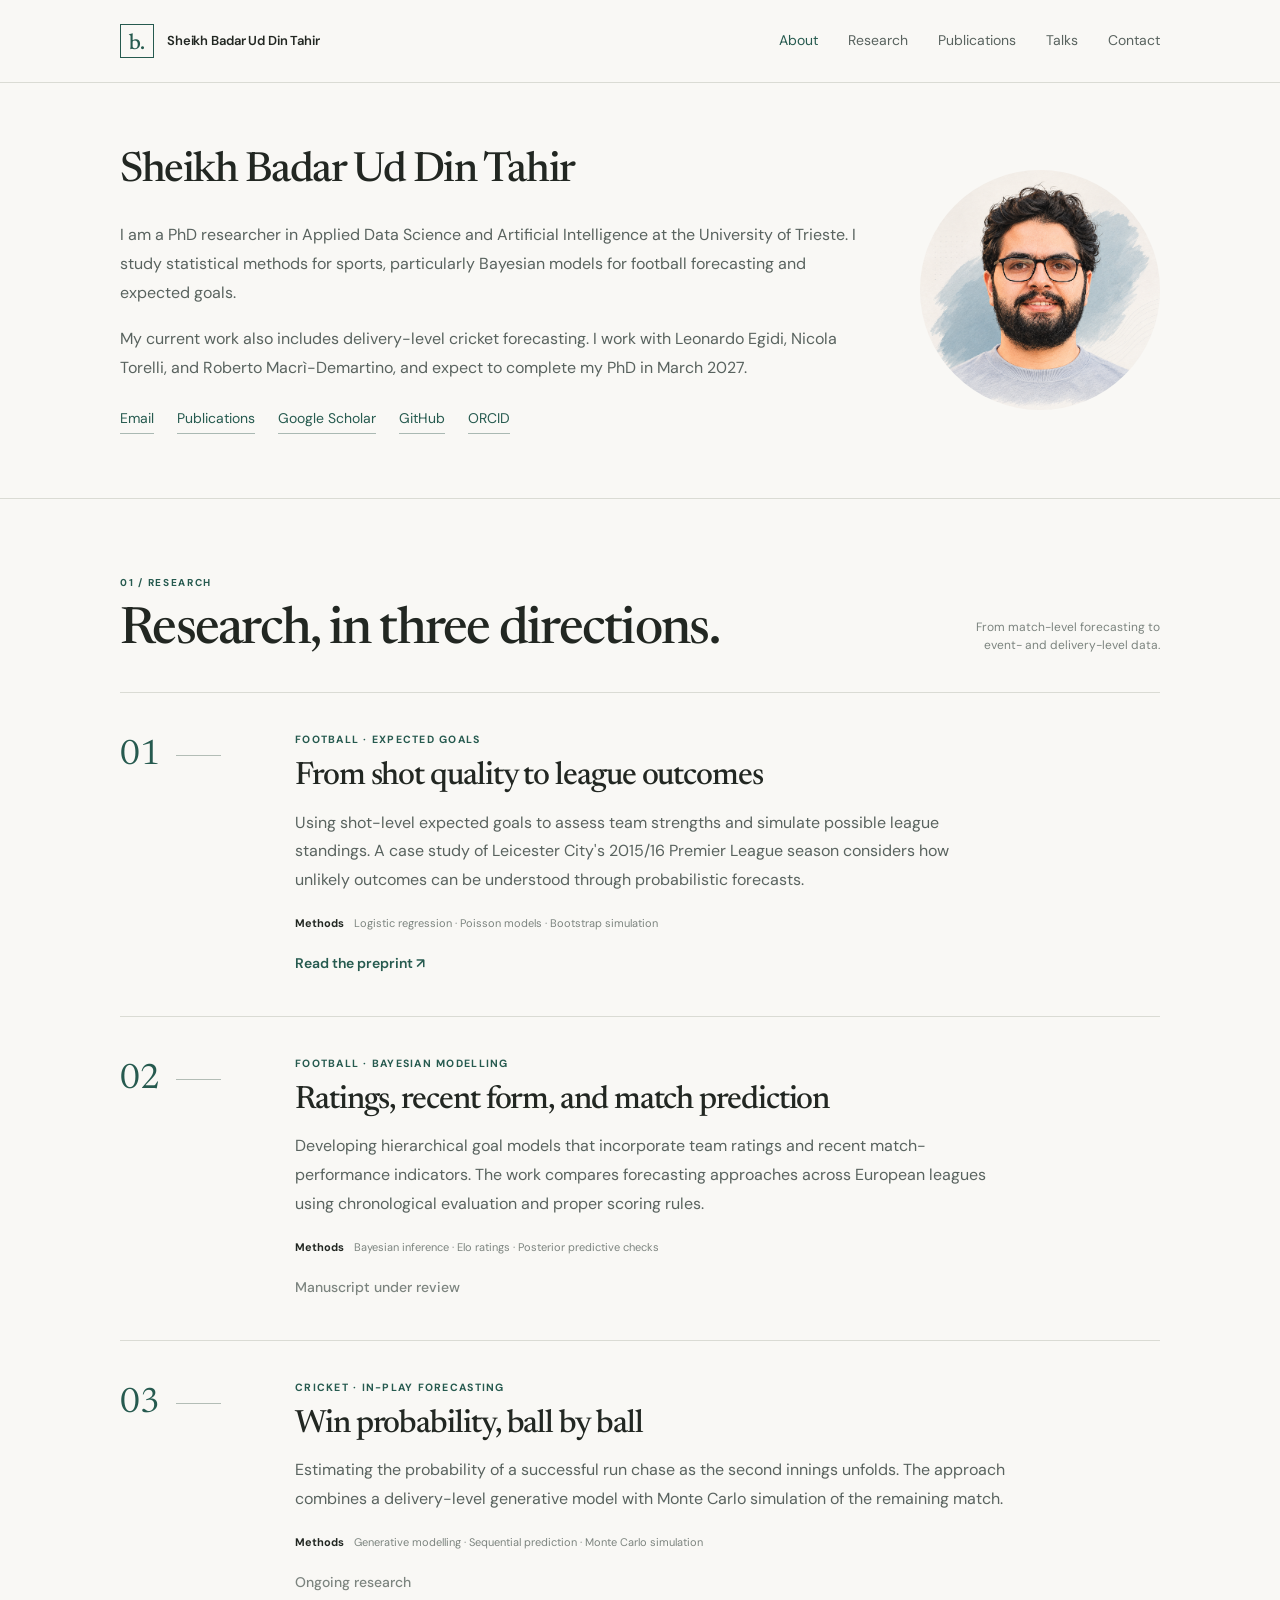
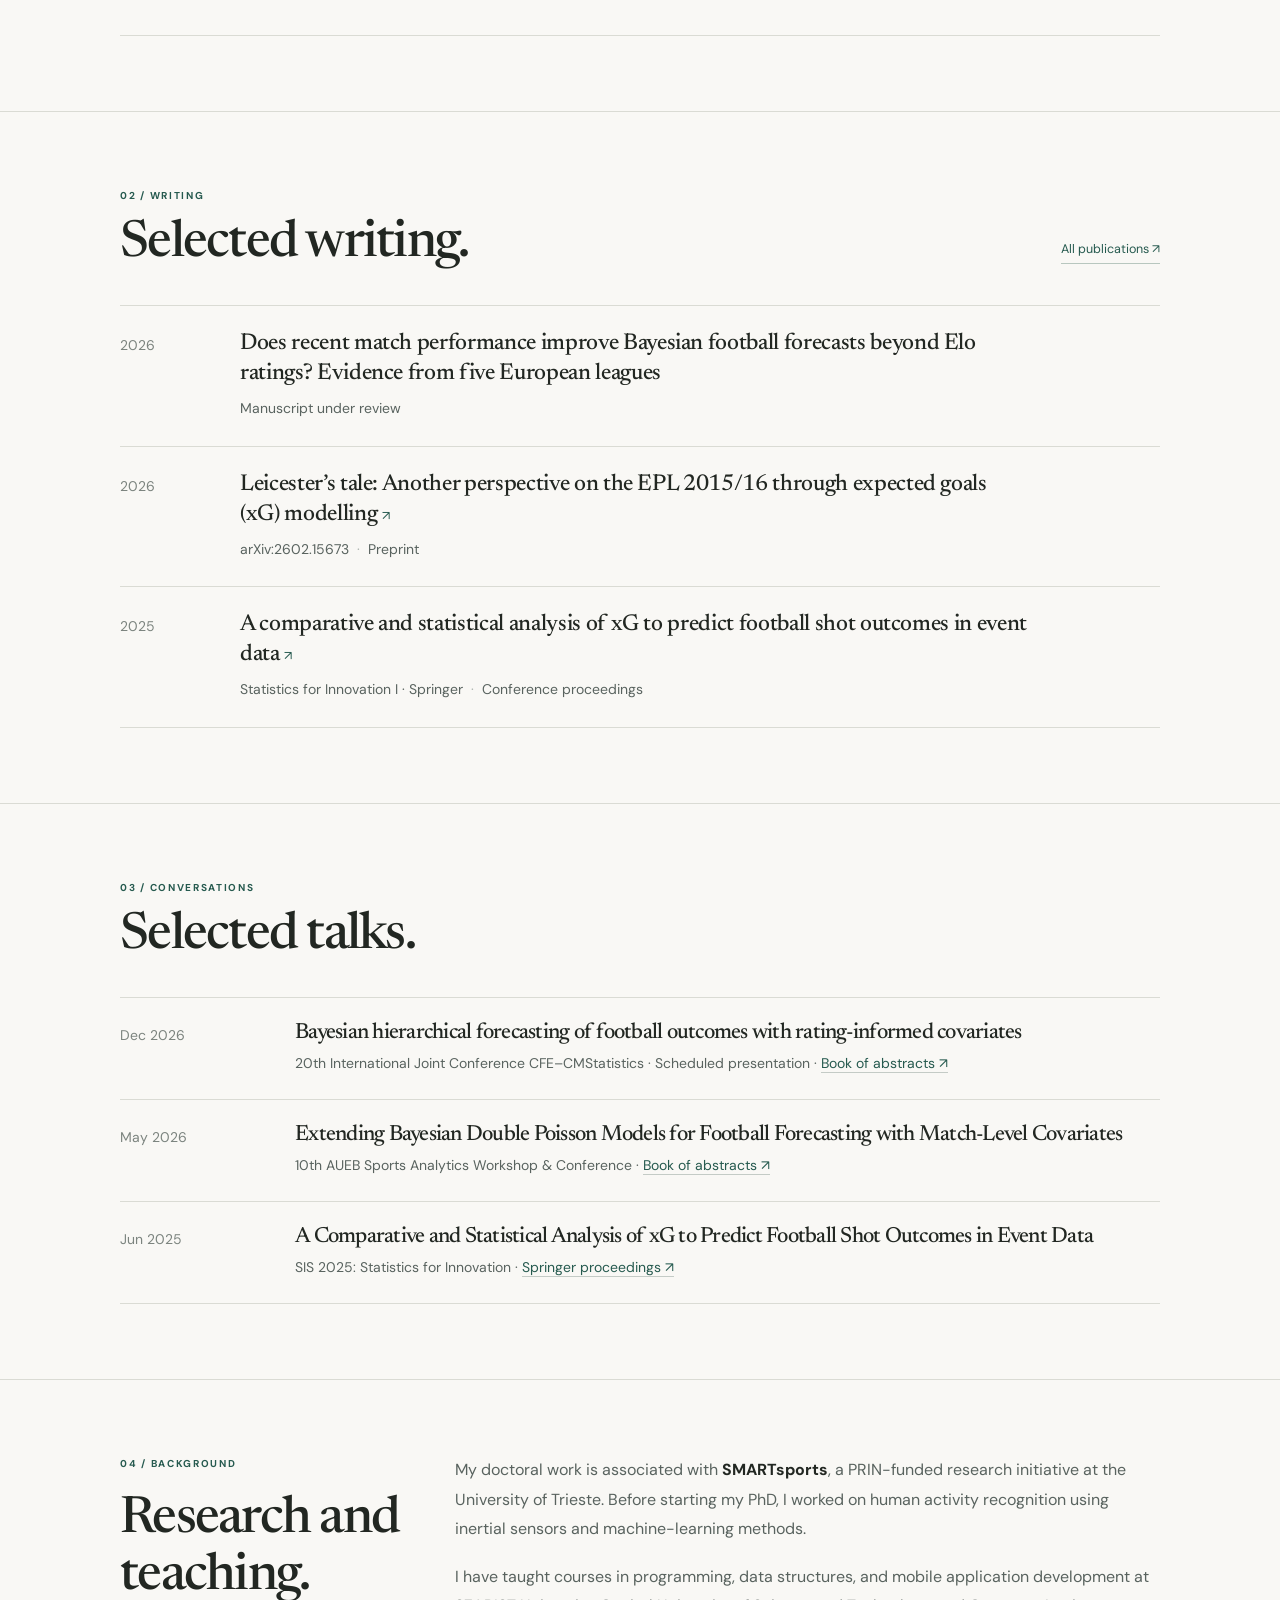
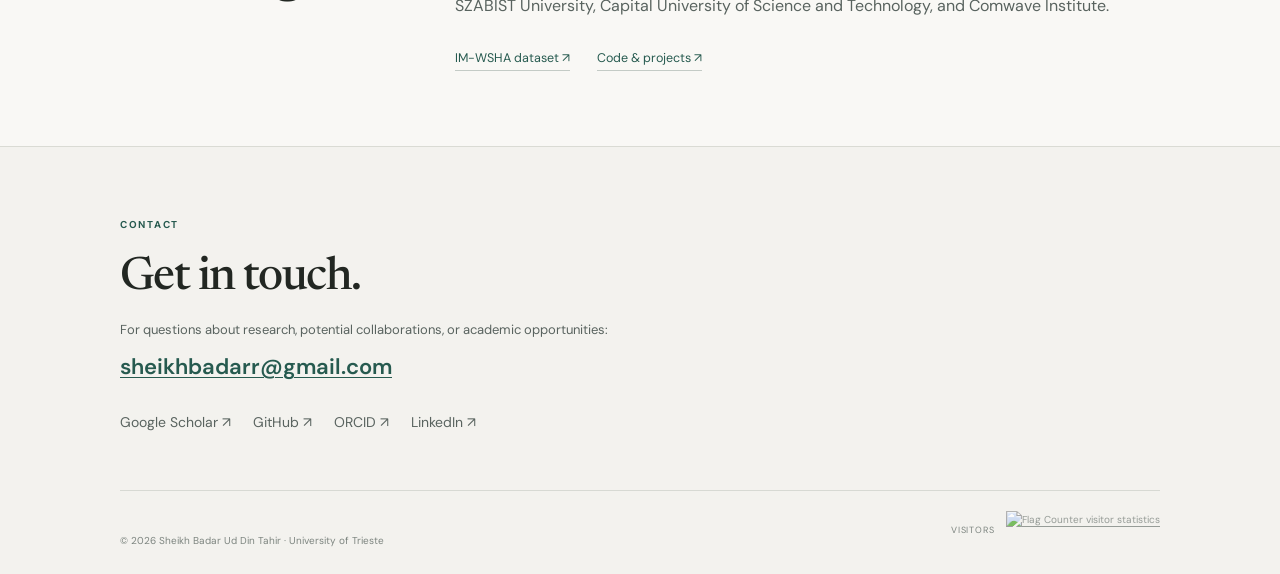
==== index.html @ 0787c882 "Use selected profile portrait" ====
<!doctype html>
<html lang="en">
<head>
<meta charset="utf-8">
<meta name="viewport" content="width=device-width, initial-scale=1">
<meta name="description" content="PhD researcher at the University of Trieste working on Bayesian statistics, probabilistic forecasting, football analytics and cricket.">
<meta name="author" content="Sheikh Badar Ud Din Tahir">
<meta name="theme-color" content="#f9f8f5">
<title>Sheikh Badar Ud Din Tahir | Research</title>
<link rel="canonical" href="https://sheikhbadar.github.io/">
<link rel="icon" type="image/svg+xml" href="assets/favicon.svg">
<link rel="preconnect" href="https://fonts.googleapis.com">
<link rel="preconnect" href="https://fonts.gstatic.com" crossorigin>
<link href="https://fonts.googleapis.com/css2?family=DM+Sans:wght@400;500;600;700&family=Newsreader:opsz,wght@6..72,400;6..72,500;6..72,600&display=swap" rel="stylesheet">
<link rel="stylesheet" href="assets/style.css?v=4">
<script defer src="assets/site.js?v=3"></script>
</head>
<body>
<a class="skip-link" href="#content">Skip to main content</a>
<header class="topbar"><div class="wrap masthead">
<a class="brand" href="index.html" aria-label="Sheikh Badar Ud Din Tahir, home"><span class="brand-symbol" aria-hidden="true">b.</span><span class="brand-text">Sheikh Badar Ud Din Tahir</span></a>
<nav class="navigation" aria-label="Main navigation"><a href="index.html#about" aria-current="page">About</a><a href="index.html#research">Research</a><a href="publications.html">Publications</a><a href="index.html#talks">Talks</a><a href="index.html#contact">Contact</a></nav>
</div></header>
<main id="content">
<section class="intro" id="about" aria-labelledby="intro-title">
<div class="wrap profile-intro">
<h1 id="intro-title">Sheikh Badar Ud Din Tahir</h1>
<div class="intro-main">
<p class="intro-copy">I am a PhD researcher in Applied Data Science and Artificial Intelligence at the University of Trieste. I study statistical methods for sports, particularly Bayesian models for football forecasting and expected goals.</p>
<p class="intro-copy">My current work also includes delivery-level cricket forecasting. I work with Leonardo Egidi, Nicola Torelli, and Roberto Macrì-Demartino, and expect to complete my PhD in March 2027.</p>
<div class="intro-links"><a href="mailto:sheikhbadarr@gmail.com">Email</a><a href="publications.html">Publications</a><a href="https://scholar.google.com/citations?user=f0XUQu8AAAAJ">Google Scholar</a><a href="https://github.com/sheikhbadar">GitHub</a><a href="https://orcid.org/0000-0003-2459-1610">ORCID</a></div>
</div>
<a class="profile-photo" href="assets/badar-portrait.png?v=2" aria-label="View portrait of Sheikh Badar Ud Din Tahir"><img src="assets/badar-portrait.png?v=2" alt="Portrait of Sheikh Badar Ud Din Tahir" width="1254" height="1254" fetchpriority="high" decoding="async"></a>
</div>
</section>
<section class="research section" id="research" aria-labelledby="research-title"><div class="wrap">
<div class="section-header"><div><p class="eyebrow">01 / Research</p><h2 id="research-title">Research, in three directions.</h2></div><p class="section-note">From match-level forecasting to event- and delivery-level data.</p></div>
<div class="research-rows">
<article class="research-row"><div class="row-index">01 <span class="index-line"></span></div><div><p class="research-category">Football · Expected goals</p><h3>From shot quality to league outcomes</h3><p>Using shot-level expected goals to assess team strengths and simulate possible league standings. A case study of Leicester City's 2015/16 Premier League season considers how unlikely outcomes can be understood through probabilistic forecasts.</p><p class="methods">Methods <span>Logistic regression · Poisson models · Bootstrap simulation</span></p><a class="text-link" href="https://arxiv.org/abs/2602.15673" target="_blank" rel="noopener noreferrer">Read the preprint <span aria-hidden="true">↗</span></a></div></article>
<article class="research-row"><div class="row-index">02 <span class="index-line"></span></div><div><p class="research-category">Football · Bayesian modelling</p><h3>Ratings, recent form, and match prediction</h3><p>Developing hierarchical goal models that incorporate team ratings and recent match-performance indicators. The work compares forecasting approaches across European leagues using chronological evaluation and proper scoring rules.</p><p class="methods">Methods <span>Bayesian inference · Elo ratings · Posterior predictive checks</span></p><span class="muted-link">Manuscript under review</span></div></article>
<article class="research-row"><div class="row-index">03 <span class="index-line"></span></div><div><p class="research-category">Cricket · In-play forecasting</p><h3>Win probability, ball by ball</h3><p>Estimating the probability of a successful run chase as the second innings unfolds. The approach combines a delivery-level generative model with Monte Carlo simulation of the remaining match.</p><p class="methods">Methods <span>Generative modelling · Sequential prediction · Monte Carlo simulation</span></p><span class="muted-link">Ongoing research</span></div></article>
</div></div></section>
<section class="publications section" id="selected-publications" aria-labelledby="papers-title"><div class="wrap"><div class="section-header"><div><p class="eyebrow">02 / Writing</p><h2 id="papers-title">Selected writing.</h2></div><a class="section-more" href="publications.html">All publications <span aria-hidden="true">↗</span></a></div>
<ol class="papers"><li class="paper"><div class="paper-year">2026</div><div class="paper-main"><div class="paper-title">Does recent match performance improve Bayesian football forecasts beyond Elo ratings? Evidence from five European leagues</div><p class="paper-meta">Manuscript under review</p></div></li><li class="paper"><div class="paper-year">2026</div><div class="paper-main"><div class="paper-title"><a href="https://arxiv.org/abs/2602.15673" target="_blank" rel="noopener noreferrer">Leicester’s tale: Another perspective on the EPL 2015/16 through expected goals (xG) modelling <span class="arrow" aria-hidden="true">↗</span></a></div><p class="paper-meta">arXiv:2602.15673 <span class="dot">·</span> Preprint</p></div></li><li class="paper"><div class="paper-year">2025</div><div class="paper-main"><div class="paper-title"><a href="https://doi.org/10.1007/978-3-031-96736-8_68" target="_blank" rel="noopener noreferrer">A comparative and statistical analysis of xG to predict football shot outcomes in event data <span class="arrow" aria-hidden="true">↗</span></a></div><p class="paper-meta">Statistics for Innovation I · Springer <span class="dot">·</span> Conference proceedings</p></div></li></ol></div></section>
<section class="talks section" id="talks" aria-labelledby="talks-title"><div class="wrap"><div class="section-header"><div><p class="eyebrow">03 / Conversations</p><h2 id="talks-title">Selected talks.</h2></div></div>
<div class="talk-list">
<div class="talk"><time datetime="2026-12-12">Dec 2026</time><div><h3>Bayesian hierarchical forecasting of football outcomes with rating-informed covariates</h3><p>20th International Joint Conference CFE–CMStatistics · Scheduled presentation · <a href="https://www.cmstatistics.org/CFECMStatistics2026/docs/BoA.pdf?20261118072201" target="_blank" rel="noopener noreferrer">Book of abstracts ↗</a></p></div></div>
<div class="talk"><time datetime="2026-05-04">May 2026</time><div><h3>Extending Bayesian Double Poisson Models for Football Forecasting with Match-Level Covariates</h3><p>10th AUEB Sports Analytics Workshop &amp; Conference · <a href="https://1e48df9a-6be8-414d-b730-1ce029b2f0de.filesusr.com/ugd/67cac5_92f198dc8ef54267afe881db8b5768c3.pdf" target="_blank" rel="noopener noreferrer">Book of abstracts ↗</a></p></div></div>
<div class="talk"><time datetime="2025-06-16">Jun 2025</time><div><h3>A Comparative and Statistical Analysis of xG to Predict Football Shot Outcomes in Event Data</h3><p>SIS 2025: Statistics for Innovation · <a href="https://doi.org/10.1007/978-3-031-96736-8_68" target="_blank" rel="noopener noreferrer">Springer proceedings ↗</a></p></div></div>
</div></div></section>
<section class="background section" id="background" aria-labelledby="background-title"><div class="wrap background-grid"><div><p class="eyebrow">04 / Background</p><h2 id="background-title">Research and teaching.</h2></div><div class="background-content"><p>My doctoral work is associated with <strong>SMARTsports</strong>, a PRIN-funded research initiative at the University of Trieste. Before starting my PhD, I worked on human activity recognition using inertial sensors and machine-learning methods.</p><p>I have taught courses in programming, data structures, and mobile application development at SZABIST University, Capital University of Science and Technology, and Comwave Institute.</p><div class="background-links"><a href="https://github.com/sheikhbadar/IM-WSHA-Dataset" target="_blank" rel="noopener noreferrer">IM-WSHA dataset ↗</a><a href="https://github.com/sheikhbadar" target="_blank" rel="noopener noreferrer">Code &amp; projects ↗</a></div></div></div></section>
</main><footer class="footer" id="contact">
 <div class="wrap footer-body">
 <div class="footer-text"><p class="eyebrow">Contact</p><h2>Get in touch.</h2><p>For questions about research, potential collaborations, or academic opportunities:</p><a class="email" href="mailto:sheikhbadarr@gmail.com">sheikhbadarr@gmail.com</a>
 <div class="footer-links"><a href="https://scholar.google.com/citations?hl=en&user=f0XUQu8AAAAJ" target="_blank" rel="noopener noreferrer">Google Scholar <span aria-hidden="true">↗</span></a><a href="https://github.com/sheikhbadar" target="_blank" rel="noopener noreferrer">GitHub <span aria-hidden="true">↗</span></a><a href="https://orcid.org/0000-0003-2459-1610" target="_blank" rel="noopener noreferrer">ORCID <span aria-hidden="true">↗</span></a><a href="https://www.linkedin.com/in/sheikhbadaruddintahir/" target="_blank" rel="noopener noreferrer">LinkedIn <span aria-hidden="true">↗</span></a></div>
 </div>
 <div class="foot-bottom"><span>© <span id="year">2026</span> Sheikh Badar Ud Din Tahir · University of Trieste</span><div class="counter-wrap"><span class="counter-label">Visitors</span><a href="https://info.flagcounter.com/ZrS2" target="_blank" rel="noopener noreferrer" title="Global website visits"><img loading="lazy" src="https://s01.flagcounter.com/count2/ZrS2/bg_F5F3FF/txt_000000/border_C7D2FE/columns_4/maxflags_25/viewers_0/labels_1/pageviews_1/flags_1/percent_0/" alt="Flag Counter visitor statistics" width="280" height="70"></a></div></div>
 </div>
 </footer></body></html>
---- assets/style.css ----
:root{
--paper:#f9f8f5;--ink:#222722;--muted:#59635f;--soft:#7c847f;--line:#dadbd4;--accent:#265a4f;--serif:"Newsreader",Georgia,"Times New Roman",serif;--sans:"DM Sans",system-ui,-apple-system,BlinkMacSystemFont,"Segoe UI",sans-serif;
}
*:where([hidden]){display:none!important}
*,*:before,*:after{box-sizing:border-box}
html{scroll-behavior:smooth;scroll-padding-top:75px}
body{margin:0;background:var(--paper);color:var(--ink);font-family:var(--sans);font-size:16px;line-height:1.7;-webkit-font-smoothing:antialiased}
a{color:inherit;text-underline-offset:3px}a:hover{color:var(--accent)}a:focus-visible,input:focus-visible{outline:2px solid var(--accent);outline-offset:4px}
.wrap{width:min(100% - 72px,1040px);margin-inline:auto}
.skip-link{position:absolute;left:20px;top:-100px;background:var(--ink);color:white;padding:10px 15px;z-index:100}.skip-link:focus{top:12px}
.topbar{background:var(--paper);border-bottom:1px solid var(--line)}.masthead{min-height:82px;display:flex;justify-content:space-between;align-items:center;gap:25px}
.brand{display:inline-flex;align-items:center;gap:13px;text-decoration:none;color:var(--ink);font-weight:600;font-size:13px;letter-spacing:-.01em}.brand-symbol{width:34px;height:34px;display:flex;align-items:center;justify-content:center;border:1px solid var(--accent);font-family:var(--serif);font-size:22px;color:var(--accent);line-height:1;padding-top:5px;font-weight:500}.brand-text{max-width:240px}
.navigation{display:flex;align-items:center;gap:30px;flex-wrap:wrap}.navigation a{color:var(--muted);font-size:.875rem;text-decoration:none}.navigation a:hover,.navigation a[aria-current=page]{color:var(--accent)}
.eyebrow{text-transform:uppercase;font-size:10px;font-weight:700;letter-spacing:.17em;color:var(--accent);margin:0 0 20px}.eyebrow-rule{display:inline-block;background:var(--accent);width:20px;height:1px;vertical-align:middle;margin-right:8px}
h1,h2,h3,p{margin-top:0}
h1,h2,h3{font-family:var(--serif);font-weight:500;letter-spacing:-.034em}
h1{font-size:clamp(58px,7.3vw,101px);line-height:.98;margin:0 0 31px;letter-spacing:-.055em}h2{font-size:clamp(34px,4vw,52px);line-height:1.12}h3{font-size:clamp(23px,2.5vw,32px);line-height:1.18}.period{color:var(--accent)}
.intro{padding:64px 0}
.profile-intro{display:grid;grid-template-columns:minmax(0,1fr) 240px;column-gap:48px;align-items:center}
.profile-intro h1{grid-column:1;grid-row:1;font-size:2.6rem;line-height:1.2;letter-spacing:-.035em;white-space:nowrap;margin:0 0 24px}
.intro-main{grid-column:1;grid-row:2;min-width:0}
.intro-copy{font-size:1rem;line-height:1.8;color:var(--muted);margin:0 0 18px}
.intro-links{display:flex;gap:12px 23px;flex-wrap:wrap;margin-top:24px}
.intro-links a{font-size:.875rem;color:var(--accent);text-decoration:none;border-bottom:1px solid #aab9b3;padding-bottom:2px}
.profile-photo{grid-column:2;grid-row:1 / span 2;display:block;width:240px;aspect-ratio:1;border-radius:50%;overflow:hidden;transition:transform .2s ease}
.profile-photo img{display:block;width:100%;height:100%;object-fit:cover}
.profile-photo:hover{transform:translateY(-2px) scale(1.02)}
.section{padding:75px 0}.section+.section{border-top:1px solid var(--line)}.research{border-top:1px solid var(--line)}.section-header{display:flex;align-items:flex-end;justify-content:space-between;gap:30px;margin-bottom:32px}.section-header .eyebrow{margin-bottom:12px}.section-header h2{margin-bottom:0}.section-note{color:var(--soft);font-size:12px;line-height:1.5;max-width:195px;text-align:right;margin:0 0 6px}
.research-rows{border-top:1px solid var(--line)}.research-row{display:grid;grid-template-columns:150px minmax(0,1fr);gap:25px;padding:38px 0 40px;border-bottom:1px solid var(--line)}.row-index{font-family:var(--serif);font-size:35px;color:var(--accent);line-height:1.0;padding-top:7px;display:flex;gap:16px;align-items:flex-start}.index-line{height:1px;width:45px;background:#b3bdb6;margin-top:17px}.research-category{color:var(--accent);text-transform:uppercase;letter-spacing:.12em;font-size:10.5px;font-weight:700;margin-bottom:9px}.research-row h3{margin-bottom:13px}.research-row h3+p{max-width:710px;color:var(--muted);font-size:16px;line-height:1.8;margin-bottom:19px}.methods{font-size:11px;font-weight:700;color:var(--ink);margin:0 0 16px}.methods span{font-weight:400;color:var(--soft);padding-left:7px}.text-link,.muted-link{font-size:12px;color:var(--accent);font-weight:600;text-decoration:none}.muted-link{color:var(--soft);font-weight:500}
.section-more{font-size:12.5px;color:var(--accent);text-decoration:none;border-bottom:1px solid #b8c7bf;padding-bottom:3px;white-space:nowrap;margin-bottom:9px}
.papers{list-style:none;margin:0;padding:0;border-top:1px solid var(--line)}.paper{display:grid;grid-template-columns:100px minmax(0,1fr);gap:20px;padding:23px 0 25px;border-bottom:1px solid var(--line)}.paper-year{color:var(--soft);font-size:12px;padding-top:5px;font-variant-numeric:tabular-nums}.paper-title{font-family:var(--serif);font-size:23px;line-height:1.3;font-weight:500;letter-spacing:-.015em;max-width:790px}.paper-title a{text-decoration:none}.paper-title .arrow{font-family:var(--sans);font-weight:400;font-size:13px;color:var(--accent)}.paper-meta,.paper-authors{font-size:12px;color:var(--muted);line-height:1.7;margin:8px 0 0}.paper-authors{color:var(--ink)}.dot{margin:0 4px;color:#abb3ae}
.talk-list{border-top:1px solid var(--line)}.talk{display:grid;grid-template-columns:150px minmax(0,1fr);gap:25px;border-bottom:1px solid var(--line);padding:21px 0 23px}.talk time{font-size:12px;color:var(--soft);margin-top:5px}.talk h3{font-size:22px;line-height:1.28;margin-bottom:5px}.talk p{font-size:12px;color:var(--muted);margin:0}.talk a{color:var(--accent);text-decoration:none;border-bottom:1px solid #c4cbc6}
.background-grid{display:grid;grid-template-columns:290px minmax(0,1fr);gap:45px}.background-grid h2{margin:0}.background-content{font-size:16px;color:var(--muted);line-height:1.85}.background-content p{margin-bottom:18px}.background-content strong{color:var(--ink)}.background-links{display:flex;gap:27px;flex-wrap:wrap;margin-top:26px}.background-links a{font-size:12.5px;color:var(--accent);text-decoration:none;border-bottom:1px solid #c4cbc6}
.footer{margin-top:0;border-top:1px solid var(--line);background:#f3f2ee}.footer-body{padding:69px 0 25px}.footer h2{font-size:46px;margin:0 0 14px}.footer-text>p:not(.eyebrow){color:var(--muted);font-size:13px;margin-bottom:7px}.email{font-size:clamp(17px,2vw,22px);color:var(--accent);font-weight:600;text-decoration-thickness:1px;overflow-wrap:anywhere}.footer-links{display:flex;flex-wrap:wrap;gap:22px;margin:26px 0 55px}.footer-links a{font-size:12.5px;color:var(--muted);text-decoration:none}.footer-links a:hover{color:var(--accent)}.foot-bottom{display:flex;justify-content:space-between;align-items:flex-end;gap:25px;border-top:1px solid #d7d9d3;padding-top:20px;color:var(--soft);font-size:10px}.counter-wrap{display:flex;align-items:center;gap:11px}.counter-label{text-transform:uppercase;letter-spacing:.1em;font-size:9px}.counter-wrap img{display:block;max-width:200px;width:100%;height:auto;opacity:.78}.counter-wrap img:hover{opacity:1}
.archive-head{padding:88px 0 51px;border-bottom:1px solid var(--line)}.archive-head h1{font-size:clamp(65px,7vw,93px);margin-bottom:19px}.archive-head p:not(.eyebrow){font-size:16px;max-width:660px;color:var(--muted)}.archive-tools{margin-top:42px;max-width:560px}.search-label{font-size:11px;display:block;color:var(--ink);font-weight:600;margin-bottom:6px}.archive-tools input{width:100%;background:transparent;border:1px solid #acb6ad;border-radius:0;height:43px;font:inherit;font-size:13px;padding:0 15px;color:var(--ink)}.search-help{display:block;font-size:10px;color:var(--soft);margin-top:6px}.archive-body{padding:30px 0 95px}.pub-group{padding:40px 0 25px}.group-header{display:flex;flex-wrap:wrap;justify-content:space-between;align-items:baseline;gap:25px}.group-header h2{font-size:31px;margin:0 0 20px}.group-header span{color:var(--soft);font-size:11px}.pub-group .paper-title{font-size:20px}.no-results{padding:35px;color:var(--muted);border-top:1px solid var(--line)}
@media(max-width:860px){.wrap{width:min(100% - 44px,1040px)}.masthead{flex-wrap:wrap;justify-content:center;gap:11px;padding:17px 0}.navigation{justify-content:center;gap:19px}.intro{padding:65px 0}.background-grid{grid-template-columns:1fr;gap:22px}}
@media(max-width:550px){body{font-size:16px}.wrap{width:min(100% - 34px,1040px)}.brand{font-size:12px}.navigation{column-gap:16px;row-gap:4px}.navigation a{font-size:.875rem}.masthead{min-height:auto}.intro{padding:55px 0 64px}.intro-copy{font-size:16px}.intro-links{gap:14px}.section{padding:58px 0}.section-header{align-items:flex-start;flex-wrap:wrap;gap:12px;margin-bottom:25px}.section-note{max-width:100%;text-align:left}.research-row,.talk{grid-template-columns:1fr;gap:12px}.research-row{padding:26px 0 29px}.row-index{font-size:29px}.research-row h3{font-size:27px}.research-row h3+p{font-size:16px}.methods span{padding-left:0;display:block}.paper{grid-template-columns:53px 1fr;gap:8px}.paper-title{font-size:20px}.paper-meta{font-size:11px}.talk{gap:5px}.talk h3{font-size:21px}.footer-body{padding-top:48px}.footer h2{font-size:38px}.foot-bottom{align-items:flex-start;flex-direction:column}.counter-wrap{margin-top:8px}.archive-head{padding:58px 0 36px}.archive-head h1{font-size:clamp(2.65rem,12vw,3.9375rem)}.archive-body{padding-bottom:55px}.group-header h2{font-size:27px}.pub-group .paper-title{font-size:19px}}
@media(prefers-reduced-motion:reduce){html{scroll-behavior:auto}}
@media print{.topbar,.intro-links,.footer,.archive-tools{display:none!important}.wrap{width:100%}body{background:#fff}.intro{padding:10px 0}.section{padding:22px 0}.research-row{page-break-inside:avoid}}

/* Keep publication details and controls readable on small screens. */
.paper-authors,.paper-meta,.paper-year,.talk p,.talk time,.search-label,.search-help,.group-header span,.footer-links a,.text-link,.muted-link{font-size:.875rem}
.archive-tools input{font-size:1rem}
.group-header>span{white-space:nowrap}

.detail-page{padding-block:60px}
.detail-page h1{font-size:clamp(2.65rem,6vw,4rem);line-height:1.15}
.detail-page .section{display:grid;grid-template-columns:155px minmax(0,1fr);gap:30px;padding:30px 0}
.detail-page .section-label{font:500 .875rem/1.6 var(--sans);color:var(--accent)}
.detail-page .section-body{min-width:0}
.detail-page .section-body h2{font-size:1.75rem}
.detail-page .section-body h3{font-size:1.4rem;margin:0 0 8px}
.detail-page .section-body article+article{margin-top:28px}



button:focus-visible{outline:2px solid var(--accent);outline-offset:4px}
@media(max-width:550px){.detail-page .section{display:block}.detail-page .section-label{margin-bottom:16px}}
@media print{.detail-page{padding:0}.detail-page .section{padding:15px 0}.paper{break-inside:avoid}}

@media(max-width:1000px) and (min-width:861px){.profile-intro{grid-template-columns:minmax(0,1fr) 210px;column-gap:28px}.profile-photo{width:210px}.profile-intro h1{font-size:2.15rem}}
@media(max-width:860px){
.profile-intro{grid-template-columns:1fr;gap:0}
.profile-intro h1{grid-column:1;grid-row:1;text-align:center;font-size:clamp(1.25rem,5.35vw,2.6rem);margin-bottom:25px}
.profile-photo{grid-column:1;grid-row:2;width:200px;margin:0 auto 28px}
.intro-main{grid-column:1;grid-row:3;max-width:650px;margin:auto}
.intro-links{justify-content:center}
}
@media(prefers-reduced-motion:reduce){.profile-photo{transition:none}.profile-photo:hover{transform:none}}
@media print{.profile-photo{width:160px}.profile-intro{grid-template-columns:minmax(0,1fr) 160px;gap:24px}.profile-intro h1{font-size:24pt}}
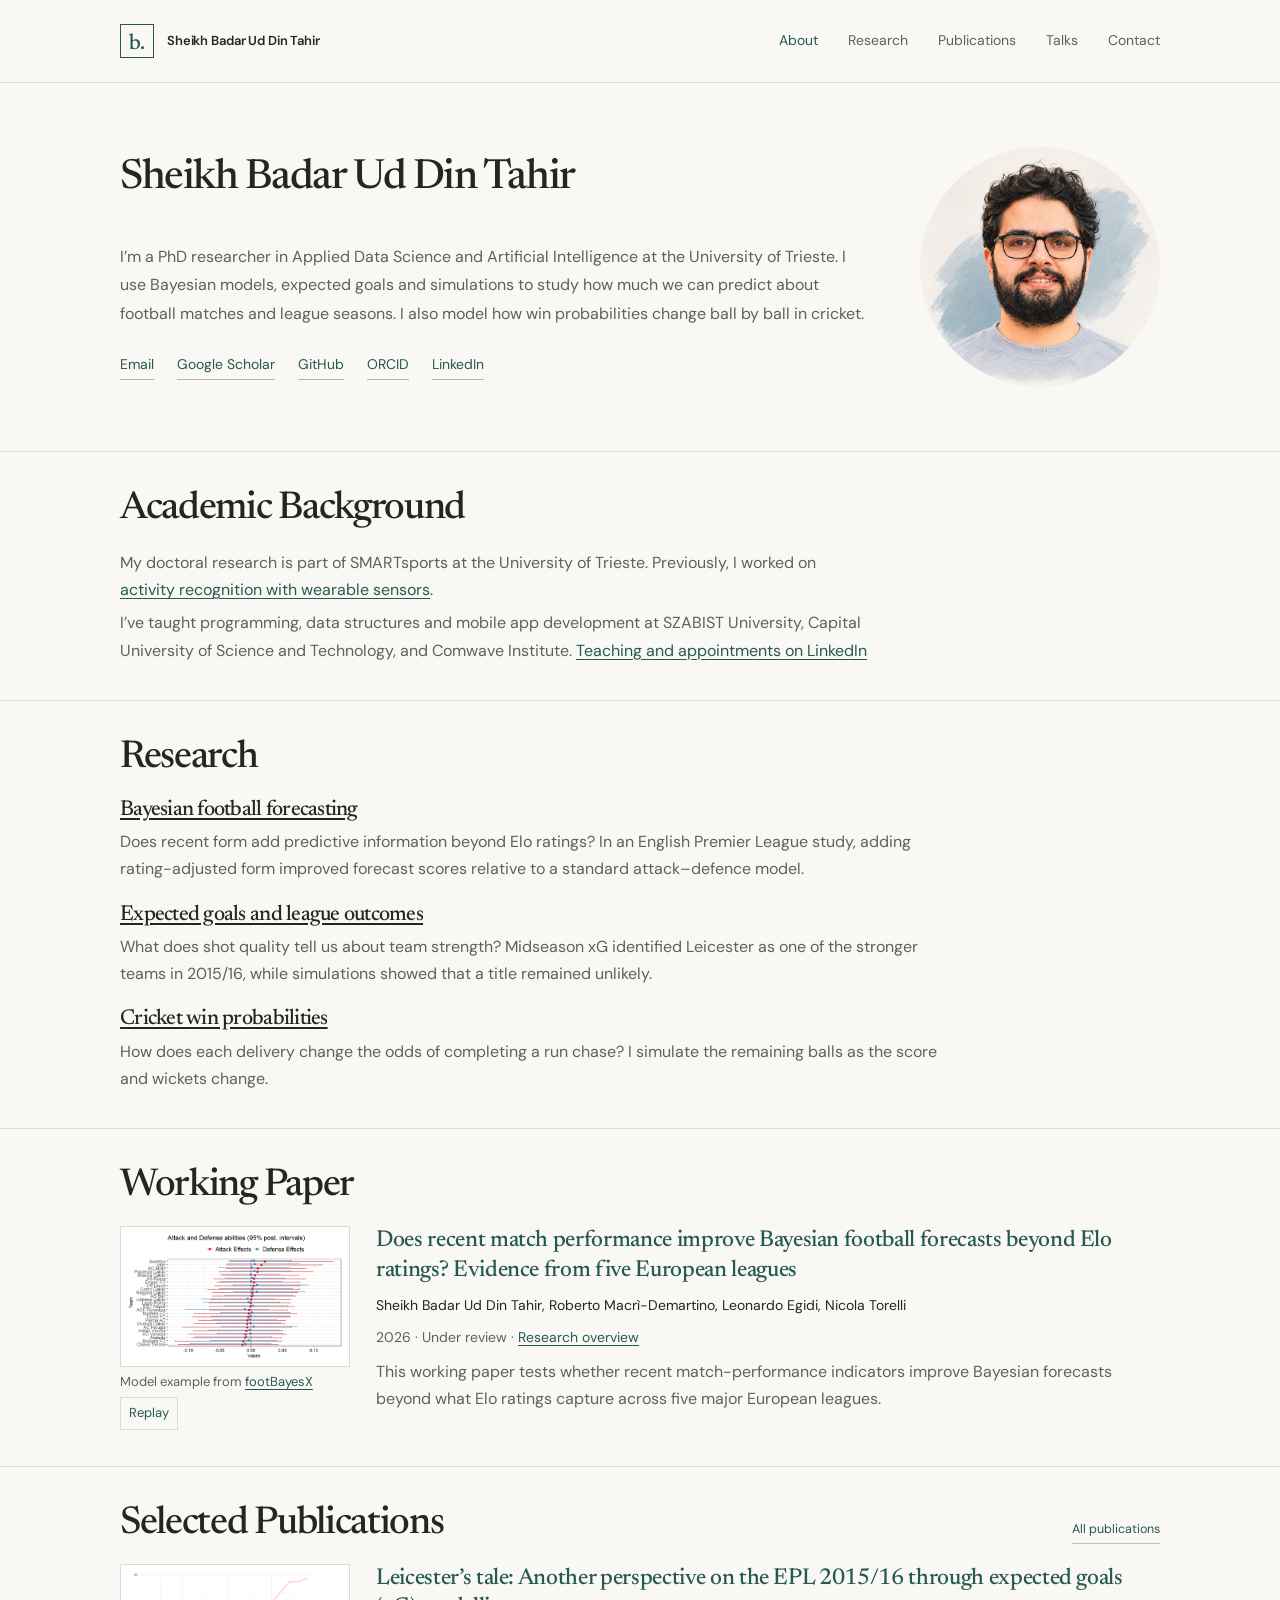
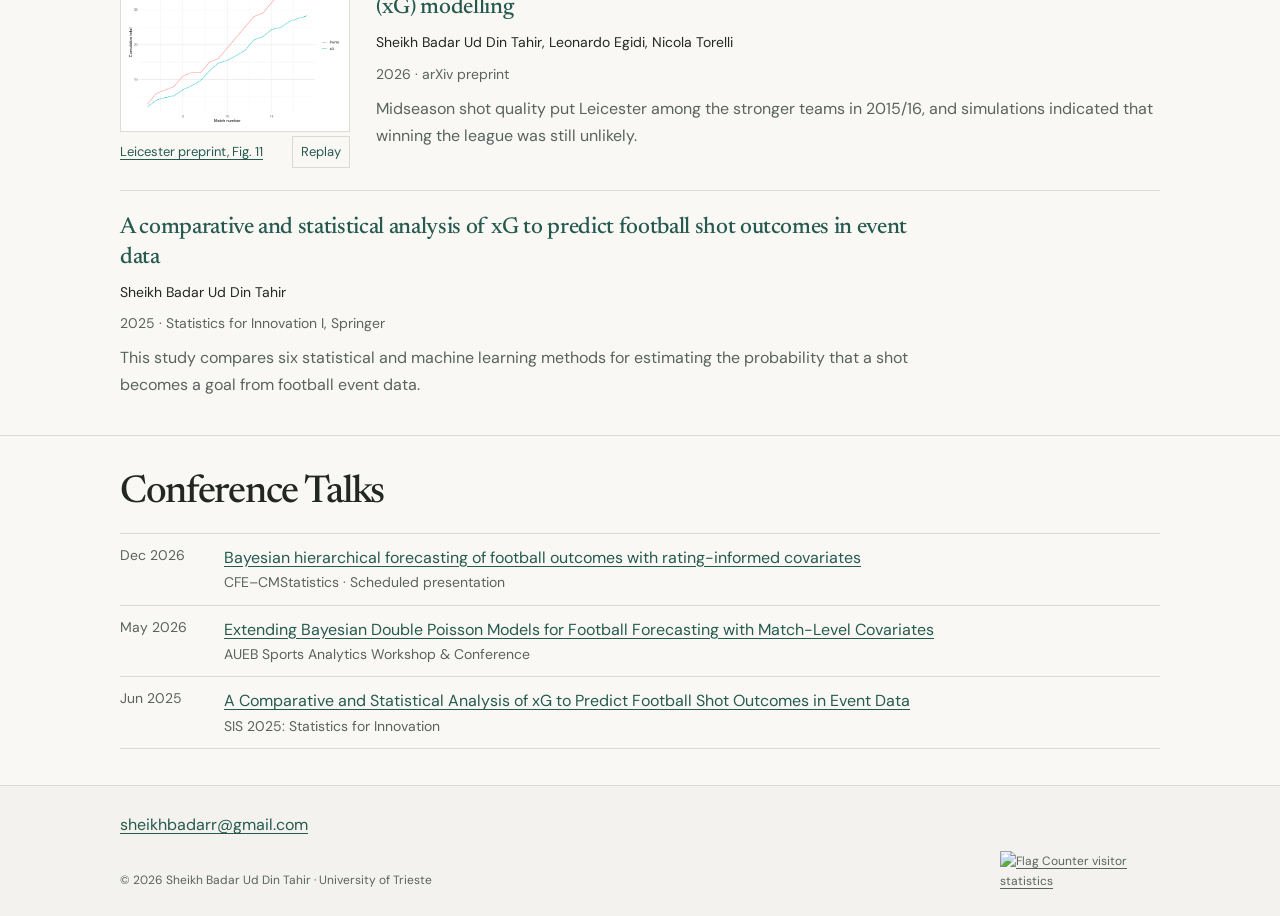
==== commit abf28221: "Simplify academic profile and add research figure previews" ====
--- a/index.html
+++ b/index.html
@@ -12,8 +12,9 @@
 <link rel="preconnect" href="https://fonts.googleapis.com">
 <link rel="preconnect" href="https://fonts.gstatic.com" crossorigin>
 <link href="https://fonts.googleapis.com/css2?family=DM+Sans:wght@400;500;600;700&family=Newsreader:opsz,wght@6..72,400;6..72,500;6..72,600&display=swap" rel="stylesheet">
-<link rel="stylesheet" href="assets/style.css?v=4">
+<link rel="stylesheet" href="assets/style.css?v=5">
 <script defer src="assets/site.js?v=3"></script>
+<script defer src="assets/figure-previews.js"></script>
 </head>
 <body>
 <a class="skip-link" href="#content">Skip to main content</a>
@@ -26,34 +27,111 @@
 <div class="wrap profile-intro">
 <h1 id="intro-title">Sheikh Badar Ud Din Tahir</h1>
 <div class="intro-main">
-<p class="intro-copy">I am a PhD researcher in Applied Data Science and Artificial Intelligence at the University of Trieste. I study statistical methods for sports, particularly Bayesian models for football forecasting and expected goals.</p>
-<p class="intro-copy">My current work also includes delivery-level cricket forecasting. I work with Leonardo Egidi, Nicola Torelli, and Roberto Macrì-Demartino, and expect to complete my PhD in March 2027.</p>
-<div class="intro-links"><a href="mailto:sheikhbadarr@gmail.com">Email</a><a href="publications.html">Publications</a><a href="https://scholar.google.com/citations?user=f0XUQu8AAAAJ">Google Scholar</a><a href="https://github.com/sheikhbadar">GitHub</a><a href="https://orcid.org/0000-0003-2459-1610">ORCID</a></div>
+<p class="intro-copy">I’m a PhD researcher in Applied Data Science and Artificial Intelligence at the University of Trieste. I use Bayesian models, expected goals and simulations to study how much we can predict about football matches and league seasons. I also model how win probabilities change ball by ball in cricket.</p>
+<div class="intro-links"><a href="mailto:sheikhbadarr@gmail.com">Email</a><a href="https://scholar.google.com/citations?user=f0XUQu8AAAAJ">Google Scholar</a><a href="https://github.com/sheikhbadar">GitHub</a><a href="https://orcid.org/0000-0003-2459-1610">ORCID</a><a href="https://www.linkedin.com/in/sheikhbadaruddintahir/">LinkedIn</a></div>
 </div>
 <a class="profile-photo" href="assets/badar-portrait.png?v=2" aria-label="View portrait of Sheikh Badar Ud Din Tahir"><img src="assets/badar-portrait.png?v=2" alt="Portrait of Sheikh Badar Ud Din Tahir" width="1254" height="1254" fetchpriority="high" decoding="async"></a>
 </div>
 </section>
-<section class="research section" id="research" aria-labelledby="research-title"><div class="wrap">
-<div class="section-header"><div><p class="eyebrow">01 / Research</p><h2 id="research-title">Research, in three directions.</h2></div><p class="section-note">From match-level forecasting to event- and delivery-level data.</p></div>
-<div class="research-rows">
-<article class="research-row"><div class="row-index">01 <span class="index-line"></span></div><div><p class="research-category">Football · Expected goals</p><h3>From shot quality to league outcomes</h3><p>Using shot-level expected goals to assess team strengths and simulate possible league standings. A case study of Leicester City's 2015/16 Premier League season considers how unlikely outcomes can be understood through probabilistic forecasts.</p><p class="methods">Methods <span>Logistic regression · Poisson models · Bootstrap simulation</span></p><a class="text-link" href="https://arxiv.org/abs/2602.15673" target="_blank" rel="noopener noreferrer">Read the preprint <span aria-hidden="true">↗</span></a></div></article>
-<article class="research-row"><div class="row-index">02 <span class="index-line"></span></div><div><p class="research-category">Football · Bayesian modelling</p><h3>Ratings, recent form, and match prediction</h3><p>Developing hierarchical goal models that incorporate team ratings and recent match-performance indicators. The work compares forecasting approaches across European leagues using chronological evaluation and proper scoring rules.</p><p class="methods">Methods <span>Bayesian inference · Elo ratings · Posterior predictive checks</span></p><span class="muted-link">Manuscript under review</span></div></article>
-<article class="research-row"><div class="row-index">03 <span class="index-line"></span></div><div><p class="research-category">Cricket · In-play forecasting</p><h3>Win probability, ball by ball</h3><p>Estimating the probability of a successful run chase as the second innings unfolds. The approach combines a delivery-level generative model with Monte Carlo simulation of the remaining match.</p><p class="methods">Methods <span>Generative modelling · Sequential prediction · Monte Carlo simulation</span></p><span class="muted-link">Ongoing research</span></div></article>
-</div></div></section>
-<section class="publications section" id="selected-publications" aria-labelledby="papers-title"><div class="wrap"><div class="section-header"><div><p class="eyebrow">02 / Writing</p><h2 id="papers-title">Selected writing.</h2></div><a class="section-more" href="publications.html">All publications <span aria-hidden="true">↗</span></a></div>
-<ol class="papers"><li class="paper"><div class="paper-year">2026</div><div class="paper-main"><div class="paper-title">Does recent match performance improve Bayesian football forecasts beyond Elo ratings? Evidence from five European leagues</div><p class="paper-meta">Manuscript under review</p></div></li><li class="paper"><div class="paper-year">2026</div><div class="paper-main"><div class="paper-title"><a href="https://arxiv.org/abs/2602.15673" target="_blank" rel="noopener noreferrer">Leicester’s tale: Another perspective on the EPL 2015/16 through expected goals (xG) modelling <span class="arrow" aria-hidden="true">↗</span></a></div><p class="paper-meta">arXiv:2602.15673 <span class="dot">·</span> Preprint</p></div></li><li class="paper"><div class="paper-year">2025</div><div class="paper-main"><div class="paper-title"><a href="https://doi.org/10.1007/978-3-031-96736-8_68" target="_blank" rel="noopener noreferrer">A comparative and statistical analysis of xG to predict football shot outcomes in event data <span class="arrow" aria-hidden="true">↗</span></a></div><p class="paper-meta">Statistics for Innovation I · Springer <span class="dot">·</span> Conference proceedings</p></div></li></ol></div></section>
-<section class="talks section" id="talks" aria-labelledby="talks-title"><div class="wrap"><div class="section-header"><div><p class="eyebrow">03 / Conversations</p><h2 id="talks-title">Selected talks.</h2></div></div>
-<div class="talk-list">
-<div class="talk"><time datetime="2026-12-12">Dec 2026</time><div><h3>Bayesian hierarchical forecasting of football outcomes with rating-informed covariates</h3><p>20th International Joint Conference CFE–CMStatistics · Scheduled presentation · <a href="https://www.cmstatistics.org/CFECMStatistics2026/docs/BoA.pdf?20261118072201" target="_blank" rel="noopener noreferrer">Book of abstracts ↗</a></p></div></div>
-<div class="talk"><time datetime="2026-05-04">May 2026</time><div><h3>Extending Bayesian Double Poisson Models for Football Forecasting with Match-Level Covariates</h3><p>10th AUEB Sports Analytics Workshop &amp; Conference · <a href="https://1e48df9a-6be8-414d-b730-1ce029b2f0de.filesusr.com/ugd/67cac5_92f198dc8ef54267afe881db8b5768c3.pdf" target="_blank" rel="noopener noreferrer">Book of abstracts ↗</a></p></div></div>
-<div class="talk"><time datetime="2025-06-16">Jun 2025</time><div><h3>A Comparative and Statistical Analysis of xG to Predict Football Shot Outcomes in Event Data</h3><p>SIS 2025: Statistics for Innovation · <a href="https://doi.org/10.1007/978-3-031-96736-8_68" target="_blank" rel="noopener noreferrer">Springer proceedings ↗</a></p></div></div>
-</div></div></section>
-<section class="background section" id="background" aria-labelledby="background-title"><div class="wrap background-grid"><div><p class="eyebrow">04 / Background</p><h2 id="background-title">Research and teaching.</h2></div><div class="background-content"><p>My doctoral work is associated with <strong>SMARTsports</strong>, a PRIN-funded research initiative at the University of Trieste. Before starting my PhD, I worked on human activity recognition using inertial sensors and machine-learning methods.</p><p>I have taught courses in programming, data structures, and mobile application development at SZABIST University, Capital University of Science and Technology, and Comwave Institute.</p><div class="background-links"><a href="https://github.com/sheikhbadar/IM-WSHA-Dataset" target="_blank" rel="noopener noreferrer">IM-WSHA dataset ↗</a><a href="https://github.com/sheikhbadar" target="_blank" rel="noopener noreferrer">Code &amp; projects ↗</a></div></div></div></section>
+<section class="section" id="background" aria-labelledby="background-title">
+  <div class="wrap">
+    <h2 id="background-title">Academic Background</h2>
+    <p>My doctoral research is part of SMARTsports at the University of Trieste. Previously, I worked on <a href="research.html#earlier-work">activity recognition with wearable sensors</a>.</p>
+    <p>I’ve taught programming, data structures and mobile app development at SZABIST University, Capital University of Science and Technology, and Comwave Institute. <a href="https://www.linkedin.com/in/sheikhbadaruddintahir/">Teaching and appointments on LinkedIn</a></p>
+  </div>
+</section>
+<section class="research section" id="research" aria-labelledby="research-title">
+  <div class="wrap">
+    <h2 id="research-title">Research</h2>
+    <ul class="research-topics">
+      <li>
+        <h3><a href="research.html#bayesian-football">Bayesian football forecasting</a></h3>
+        <p>Does recent form add predictive information beyond Elo ratings? In an English Premier League study, adding rating-adjusted form improved forecast scores relative to a standard attack–defence model.</p>
+      </li>
+      <li>
+        <h3><a href="research.html#expected-goals">Expected goals and league outcomes</a></h3>
+        <p>What does shot quality tell us about team strength? Midseason xG identified Leicester as one of the stronger teams in 2015/16, while simulations showed that a title remained unlikely.</p>
+      </li>
+      <li>
+        <h3><a href="research.html#cricket">Cricket win probabilities</a></h3>
+        <p>How does each delivery change the odds of completing a run chase? I simulate the remaining balls as the score and wickets change.</p>
+      </li>
+    </ul>
+  </div>
+</section>
+<section class="section" id="working-paper" aria-labelledby="working-paper-title">
+  <div class="wrap">
+    <h2 id="working-paper-title">Working Paper</h2>
+    <article class="featured-paper">
+      <figure class="figure-preview">
+        <a class="figure-image" href="https://github.com/sheikhbadar/footBayesX/blob/HEAD/figures/figure1.png">
+          <img src="assets/footbayes-team-effects.png" width="1081" height="636" loading="lazy" alt="Posterior attack and defence estimates and 95% intervals for Italian football teams">
+        </a>
+        <figcaption>Model example from <a href="https://github.com/sheikhbadar/footBayesX">footBayesX</a></figcaption>
+        <button type="button" hidden aria-label="Replay the team effects figure">Replay</button>
+      </figure>
+      <div>
+        <h3 class="paper-title"><a href="publications.html#under-review">Does recent match performance improve Bayesian football forecasts beyond Elo ratings? Evidence from five European leagues</a></h3>
+        <p class="paper-authors">Sheikh Badar Ud Din Tahir, Roberto Macrì-Demartino, Leonardo Egidi, Nicola Torelli</p>
+        <p class="paper-meta">2026 · Under review · <a href="research.html#bayesian-football">Research overview</a></p>
+        <p class="paper-summary">This working paper tests whether recent match-performance indicators improve Bayesian forecasts beyond what Elo ratings capture across five major European leagues.</p>
+      </div>
+    </article>
+  </div>
+</section>
+<section class="publications section" id="selected-publications" aria-labelledby="papers-title">
+  <div class="wrap">
+    <div class="section-header">
+      <h2 id="papers-title">Selected Publications</h2>
+      <a class="section-more" href="publications.html">All publications</a>
+    </div>
+    <article class="featured-paper">
+      <figure class="figure-preview">
+        <a class="figure-image" href="https://arxiv.org/html/2602.15673v1#A3">
+          <img src="assets/leicester-xg.png" width="4800" height="3425" loading="lazy" alt="Line chart of Leicester City’s cumulative expected goals and league points by match during the first half of 2015/16">
+        </a>
+        <figcaption><a href="https://arxiv.org/html/2602.15673v1#A3">Leicester preprint, Fig. 11</a></figcaption>
+        <button type="button" hidden aria-label="Replay the Leicester figure">Replay</button>
+      </figure>
+      <div>
+        <h3 class="paper-title"><a href="https://arxiv.org/abs/2602.15673">Leicester’s tale: Another perspective on the EPL 2015/16 through expected goals (xG) modelling</a></h3>
+        <p class="paper-authors">Sheikh Badar Ud Din Tahir, Leonardo Egidi, Nicola Torelli</p>
+        <p class="paper-meta">2026 · arXiv preprint</p>
+        <p class="paper-summary">Midseason shot quality put Leicester among the stronger teams in 2015/16, and simulations indicated that winning the league was still unlikely.</p>
+      </div>
+    </article>
+    <article class="featured-paper">
+      <div>
+        <h3 class="paper-title"><a href="https://doi.org/10.1007/978-3-031-96736-8_68">A comparative and statistical analysis of xG to predict football shot outcomes in event data</a></h3>
+        <p class="paper-authors">Sheikh Badar Ud Din Tahir</p>
+        <p class="paper-meta">2025 · Statistics for Innovation I, Springer</p>
+        <p class="paper-summary">This study compares six statistical and machine learning methods for estimating the probability that a shot becomes a goal from football event data.</p>
+      </div>
+    </article>
+  </div>
+</section>
+<section class="talks section" id="talks" aria-labelledby="talks-title">
+  <div class="wrap">
+    <h2 id="talks-title">Conference Talks</h2>
+    <ul class="talk-list">
+      <li class="talk"><time datetime="2026-12-14">Dec 2026</time><div>
+        <a href="https://www.cmstatistics.org/RegistrationsV2/CFECMStatistics2026/viewSubmission.php?in=2050&amp;token=18n738rpp8s90pq9s1nsprq687p2923p">Bayesian hierarchical forecasting of football outcomes with rating-informed covariates</a>
+        <p>CFE–CMStatistics · Scheduled presentation</p>
+      </div></li>
+      <li class="talk"><time datetime="2026-05-04">May 2026</time><div>
+        <a href="https://1e48df9a-6be8-414d-b730-1ce029b2f0de.filesusr.com/ugd/67cac5_92f198dc8ef54267afe881db8b5768c3.pdf">Extending Bayesian Double Poisson Models for Football Forecasting with Match-Level Covariates</a>
+        <p>AUEB Sports Analytics Workshop &amp; Conference</p>
+      </div></li>
+      <li class="talk"><time datetime="2025-06-16">Jun 2025</time><div>
+        <a href="https://doi.org/10.1007/978-3-031-96736-8_68">A Comparative and Statistical Analysis of xG to Predict Football Shot Outcomes in Event Data</a>
+        <p>SIS 2025: Statistics for Innovation</p>
+      </div></li>
+    </ul>
+  </div>
+</section>
 </main><footer class="footer" id="contact">
  <div class="wrap footer-body">
- <div class="footer-text"><p class="eyebrow">Contact</p><h2>Get in touch.</h2><p>For questions about research, potential collaborations, or academic opportunities:</p><a class="email" href="mailto:sheikhbadarr@gmail.com">sheikhbadarr@gmail.com</a>
- <div class="footer-links"><a href="https://scholar.google.com/citations?hl=en&user=f0XUQu8AAAAJ" target="_blank" rel="noopener noreferrer">Google Scholar <span aria-hidden="true">↗</span></a><a href="https://github.com/sheikhbadar" target="_blank" rel="noopener noreferrer">GitHub <span aria-hidden="true">↗</span></a><a href="https://orcid.org/0000-0003-2459-1610" target="_blank" rel="noopener noreferrer">ORCID <span aria-hidden="true">↗</span></a><a href="https://www.linkedin.com/in/sheikhbadaruddintahir/" target="_blank" rel="noopener noreferrer">LinkedIn <span aria-hidden="true">↗</span></a></div>
- </div>
- <div class="foot-bottom"><span>© <span id="year">2026</span> Sheikh Badar Ud Din Tahir · University of Trieste</span><div class="counter-wrap"><span class="counter-label">Visitors</span><a href="https://info.flagcounter.com/ZrS2" target="_blank" rel="noopener noreferrer" title="Global website visits"><img loading="lazy" src="https://s01.flagcounter.com/count2/ZrS2/bg_F5F3FF/txt_000000/border_C7D2FE/columns_4/maxflags_25/viewers_0/labels_1/pageviews_1/flags_1/percent_0/" alt="Flag Counter visitor statistics" width="280" height="70"></a></div></div>
+ <a class="email" href="mailto:sheikhbadarr@gmail.com">sheikhbadarr@gmail.com</a>
+ <div class="foot-bottom"><span>© <span id="year">2026</span> Sheikh Badar Ud Din Tahir · University of Trieste</span><div class="counter-wrap"><a href="https://info.flagcounter.com/ZrS2" target="_blank" rel="noopener noreferrer" title="Global website visits"><img loading="lazy" src="https://s01.flagcounter.com/count2/ZrS2/bg_F5F3FF/txt_000000/border_C7D2FE/columns_4/maxflags_25/viewers_0/labels_1/pageviews_1/flags_1/percent_0/" alt="Flag Counter visitor statistics" width="280" height="70"></a></div></div>
  </div>
  </footer></body></html>
--- a/assets/style.css
+++ b/assets/style.css
@@ -25,21 +25,66 @@
 .profile-photo{grid-column:2;grid-row:1 / span 2;display:block;width:240px;aspect-ratio:1;border-radius:50%;overflow:hidden;transition:transform .2s ease}
 .profile-photo img{display:block;width:100%;height:100%;object-fit:cover}
 .profile-photo:hover{transform:translateY(-2px) scale(1.02)}
-.section{padding:75px 0}.section+.section{border-top:1px solid var(--line)}.research{border-top:1px solid var(--line)}.section-header{display:flex;align-items:flex-end;justify-content:space-between;gap:30px;margin-bottom:32px}.section-header .eyebrow{margin-bottom:12px}.section-header h2{margin-bottom:0}.section-note{color:var(--soft);font-size:12px;line-height:1.5;max-width:195px;text-align:right;margin:0 0 6px}
-.research-rows{border-top:1px solid var(--line)}.research-row{display:grid;grid-template-columns:150px minmax(0,1fr);gap:25px;padding:38px 0 40px;border-bottom:1px solid var(--line)}.row-index{font-family:var(--serif);font-size:35px;color:var(--accent);line-height:1.0;padding-top:7px;display:flex;gap:16px;align-items:flex-start}.index-line{height:1px;width:45px;background:#b3bdb6;margin-top:17px}.research-category{color:var(--accent);text-transform:uppercase;letter-spacing:.12em;font-size:10.5px;font-weight:700;margin-bottom:9px}.research-row h3{margin-bottom:13px}.research-row h3+p{max-width:710px;color:var(--muted);font-size:16px;line-height:1.8;margin-bottom:19px}.methods{font-size:11px;font-weight:700;color:var(--ink);margin:0 0 16px}.methods span{font-weight:400;color:var(--soft);padding-left:7px}.text-link,.muted-link{font-size:12px;color:var(--accent);font-weight:600;text-decoration:none}.muted-link{color:var(--soft);font-weight:500}
+.section { padding: 36px 0; }
+.section + .section, #background { border-top: 1px solid var(--line); }
+.section-header { display: flex; align-items: baseline; justify-content: space-between; flex-wrap: wrap; gap: 12px 24px; }
+#content .section h2 { font-size: clamp(1.8rem, 3.2vw, 2.4rem); margin: 0 0 18px; }
+#background p { max-width: 68ch; margin: 0 0 6px; color: var(--muted); }
+#background p:last-child { margin-bottom: 0; }
+
+.research-topics { list-style: none; margin: 0; padding: 0; display: grid; gap: 20px; }
+.research-topics h3 { font-size: 1.35rem; margin: 0 0 5px; }
+.research-topics p { max-width: 76ch; margin: 0; color: var(--muted); }
+
+.featured-paper { display: flex; align-items: flex-start; flex-wrap: wrap; gap: 14px 26px; }
+.featured-paper + .featured-paper { margin-top: 22px; padding-top: 22px; border-top: 1px solid var(--line); }
+.featured-paper > div { flex: 1 1 330px; min-width: 0; }
+.featured-paper h3 { margin: 0; }
+.paper-summary { color: var(--muted); margin: 8px 0 0; max-width: 74ch; }
+.figure-preview {
+  display: flex;
+  flex-wrap: wrap;
+  align-items: center;
+  justify-content: space-between;
+  gap: 4px 8px;
+  width: min(100%, 230px);
+  margin: 0;
+  font-size: .8125rem;
+  color: var(--muted);
+}
+.figure-image { display: block; width: 100%; background: white; border: 1px solid var(--line); padding: 6px; }
+.figure-image img { display: block; width: 100%; height: auto; }
+.figure-preview button {
+  border: 1px solid var(--line);
+  background: transparent;
+  color: var(--accent);
+  font: inherit;
+  cursor: pointer;
+  padding: 4px 8px;
+}
+.figure-preview button:hover { border-color: var(--accent); }
+@media (prefers-reduced-motion: reduce) {
+  .figure-preview button { display: none; }
+}
 .section-more{font-size:12.5px;color:var(--accent);text-decoration:none;border-bottom:1px solid #b8c7bf;padding-bottom:3px;white-space:nowrap;margin-bottom:9px}
 .papers{list-style:none;margin:0;padding:0;border-top:1px solid var(--line)}.paper{display:grid;grid-template-columns:100px minmax(0,1fr);gap:20px;padding:23px 0 25px;border-bottom:1px solid var(--line)}.paper-year{color:var(--soft);font-size:12px;padding-top:5px;font-variant-numeric:tabular-nums}.paper-title{font-family:var(--serif);font-size:23px;line-height:1.3;font-weight:500;letter-spacing:-.015em;max-width:790px}.paper-title a{text-decoration:none}.paper-title .arrow{font-family:var(--sans);font-weight:400;font-size:13px;color:var(--accent)}.paper-meta,.paper-authors{font-size:12px;color:var(--muted);line-height:1.7;margin:8px 0 0}.paper-authors{color:var(--ink)}.dot{margin:0 4px;color:#abb3ae}
-.talk-list{border-top:1px solid var(--line)}.talk{display:grid;grid-template-columns:150px minmax(0,1fr);gap:25px;border-bottom:1px solid var(--line);padding:21px 0 23px}.talk time{font-size:12px;color:var(--soft);margin-top:5px}.talk h3{font-size:22px;line-height:1.28;margin-bottom:5px}.talk p{font-size:12px;color:var(--muted);margin:0}.talk a{color:var(--accent);text-decoration:none;border-bottom:1px solid #c4cbc6}
-.background-grid{display:grid;grid-template-columns:290px minmax(0,1fr);gap:45px}.background-grid h2{margin:0}.background-content{font-size:16px;color:var(--muted);line-height:1.85}.background-content p{margin-bottom:18px}.background-content strong{color:var(--ink)}.background-links{display:flex;gap:27px;flex-wrap:wrap;margin-top:26px}.background-links a{font-size:12.5px;color:var(--accent);text-decoration:none;border-bottom:1px solid #c4cbc6}
-.footer{margin-top:0;border-top:1px solid var(--line);background:#f3f2ee}.footer-body{padding:69px 0 25px}.footer h2{font-size:46px;margin:0 0 14px}.footer-text>p:not(.eyebrow){color:var(--muted);font-size:13px;margin-bottom:7px}.email{font-size:clamp(17px,2vw,22px);color:var(--accent);font-weight:600;text-decoration-thickness:1px;overflow-wrap:anywhere}.footer-links{display:flex;flex-wrap:wrap;gap:22px;margin:26px 0 55px}.footer-links a{font-size:12.5px;color:var(--muted);text-decoration:none}.footer-links a:hover{color:var(--accent)}.foot-bottom{display:flex;justify-content:space-between;align-items:flex-end;gap:25px;border-top:1px solid #d7d9d3;padding-top:20px;color:var(--soft);font-size:10px}.counter-wrap{display:flex;align-items:center;gap:11px}.counter-label{text-transform:uppercase;letter-spacing:.1em;font-size:9px}.counter-wrap img{display:block;max-width:200px;width:100%;height:auto;opacity:.78}.counter-wrap img:hover{opacity:1}
+.talk-list { list-style: none; margin: 0; padding: 0; border-top: 1px solid var(--line); }
+.talk { display: grid; grid-template-columns: 86px minmax(0, 1fr); gap: 10px 18px; padding: 10px 0; border-bottom: 1px solid var(--line); }
+.talk time, .talk p { font-size: .875rem; color: var(--muted); margin: 0; }
+.talk a, #background a, .featured-paper a { color: var(--accent); }
+.footer { border-top: 1px solid var(--line); background: #f3f2ee; }
+.footer-body { padding: 25px 0; }
+.email { color: var(--accent); overflow-wrap: anywhere; }
+.foot-bottom { display: flex; justify-content: space-between; align-items: flex-end; gap: 16px; margin-top: 12px; color: var(--muted); font-size: .75rem; }
+.counter-wrap img { display: block; width: 160px; height: auto; }
 .archive-head{padding:88px 0 51px;border-bottom:1px solid var(--line)}.archive-head h1{font-size:clamp(65px,7vw,93px);margin-bottom:19px}.archive-head p:not(.eyebrow){font-size:16px;max-width:660px;color:var(--muted)}.archive-tools{margin-top:42px;max-width:560px}.search-label{font-size:11px;display:block;color:var(--ink);font-weight:600;margin-bottom:6px}.archive-tools input{width:100%;background:transparent;border:1px solid #acb6ad;border-radius:0;height:43px;font:inherit;font-size:13px;padding:0 15px;color:var(--ink)}.search-help{display:block;font-size:10px;color:var(--soft);margin-top:6px}.archive-body{padding:30px 0 95px}.pub-group{padding:40px 0 25px}.group-header{display:flex;flex-wrap:wrap;justify-content:space-between;align-items:baseline;gap:25px}.group-header h2{font-size:31px;margin:0 0 20px}.group-header span{color:var(--soft);font-size:11px}.pub-group .paper-title{font-size:20px}.no-results{padding:35px;color:var(--muted);border-top:1px solid var(--line)}
-@media(max-width:860px){.wrap{width:min(100% - 44px,1040px)}.masthead{flex-wrap:wrap;justify-content:center;gap:11px;padding:17px 0}.navigation{justify-content:center;gap:19px}.intro{padding:65px 0}.background-grid{grid-template-columns:1fr;gap:22px}}
-@media(max-width:550px){body{font-size:16px}.wrap{width:min(100% - 34px,1040px)}.brand{font-size:12px}.navigation{column-gap:16px;row-gap:4px}.navigation a{font-size:.875rem}.masthead{min-height:auto}.intro{padding:55px 0 64px}.intro-copy{font-size:16px}.intro-links{gap:14px}.section{padding:58px 0}.section-header{align-items:flex-start;flex-wrap:wrap;gap:12px;margin-bottom:25px}.section-note{max-width:100%;text-align:left}.research-row,.talk{grid-template-columns:1fr;gap:12px}.research-row{padding:26px 0 29px}.row-index{font-size:29px}.research-row h3{font-size:27px}.research-row h3+p{font-size:16px}.methods span{padding-left:0;display:block}.paper{grid-template-columns:53px 1fr;gap:8px}.paper-title{font-size:20px}.paper-meta{font-size:11px}.talk{gap:5px}.talk h3{font-size:21px}.footer-body{padding-top:48px}.footer h2{font-size:38px}.foot-bottom{align-items:flex-start;flex-direction:column}.counter-wrap{margin-top:8px}.archive-head{padding:58px 0 36px}.archive-head h1{font-size:clamp(2.65rem,12vw,3.9375rem)}.archive-body{padding-bottom:55px}.group-header h2{font-size:27px}.pub-group .paper-title{font-size:19px}}
+@media(max-width:860px){.wrap{width:min(100% - 44px,1040px)}.masthead{flex-wrap:wrap;justify-content:center;gap:11px;padding:17px 0}.navigation{justify-content:center;gap:19px}.intro{padding:65px 0}}
+@media(max-width:550px){body{font-size:16px}.wrap{width:min(100% - 34px,1040px)}.brand{font-size:12px}.navigation{column-gap:16px;row-gap:4px}.navigation a{font-size:.875rem}.masthead{min-height:auto}.intro{padding:55px 0 64px}.intro-copy{font-size:16px}.intro-links{gap:14px}.section{padding:28px 0}.paper{grid-template-columns:53px 1fr;gap:8px}.paper-title{font-size:20px}.paper-meta{font-size:11px}.foot-bottom{align-items:flex-start;flex-direction:column}.counter-wrap{margin-top:8px}.archive-head{padding:58px 0 36px}.archive-head h1{font-size:clamp(2.65rem,12vw,3.9375rem)}.archive-body{padding-bottom:55px}.group-header h2{font-size:27px}.pub-group .paper-title{font-size:19px}}
 @media(prefers-reduced-motion:reduce){html{scroll-behavior:auto}}
-@media print{.topbar,.intro-links,.footer,.archive-tools{display:none!important}.wrap{width:100%}body{background:#fff}.intro{padding:10px 0}.section{padding:22px 0}.research-row{page-break-inside:avoid}}
+@media print{.topbar,.intro-links,.footer,.archive-tools{display:none!important}.wrap{width:100%}body{background:#fff}.intro{padding:10px 0}.section{padding:22px 0}.featured-paper,.talk{break-inside:avoid}}
 
 /* Keep publication details and controls readable on small screens. */
-.paper-authors,.paper-meta,.paper-year,.talk p,.talk time,.search-label,.search-help,.group-header span,.footer-links a,.text-link,.muted-link{font-size:.875rem}
+.paper-authors,.paper-meta,.paper-year,.search-label,.search-help,.group-header span{font-size:.875rem}
 .archive-tools input{font-size:1rem}
 .group-header>span{white-space:nowrap}
 
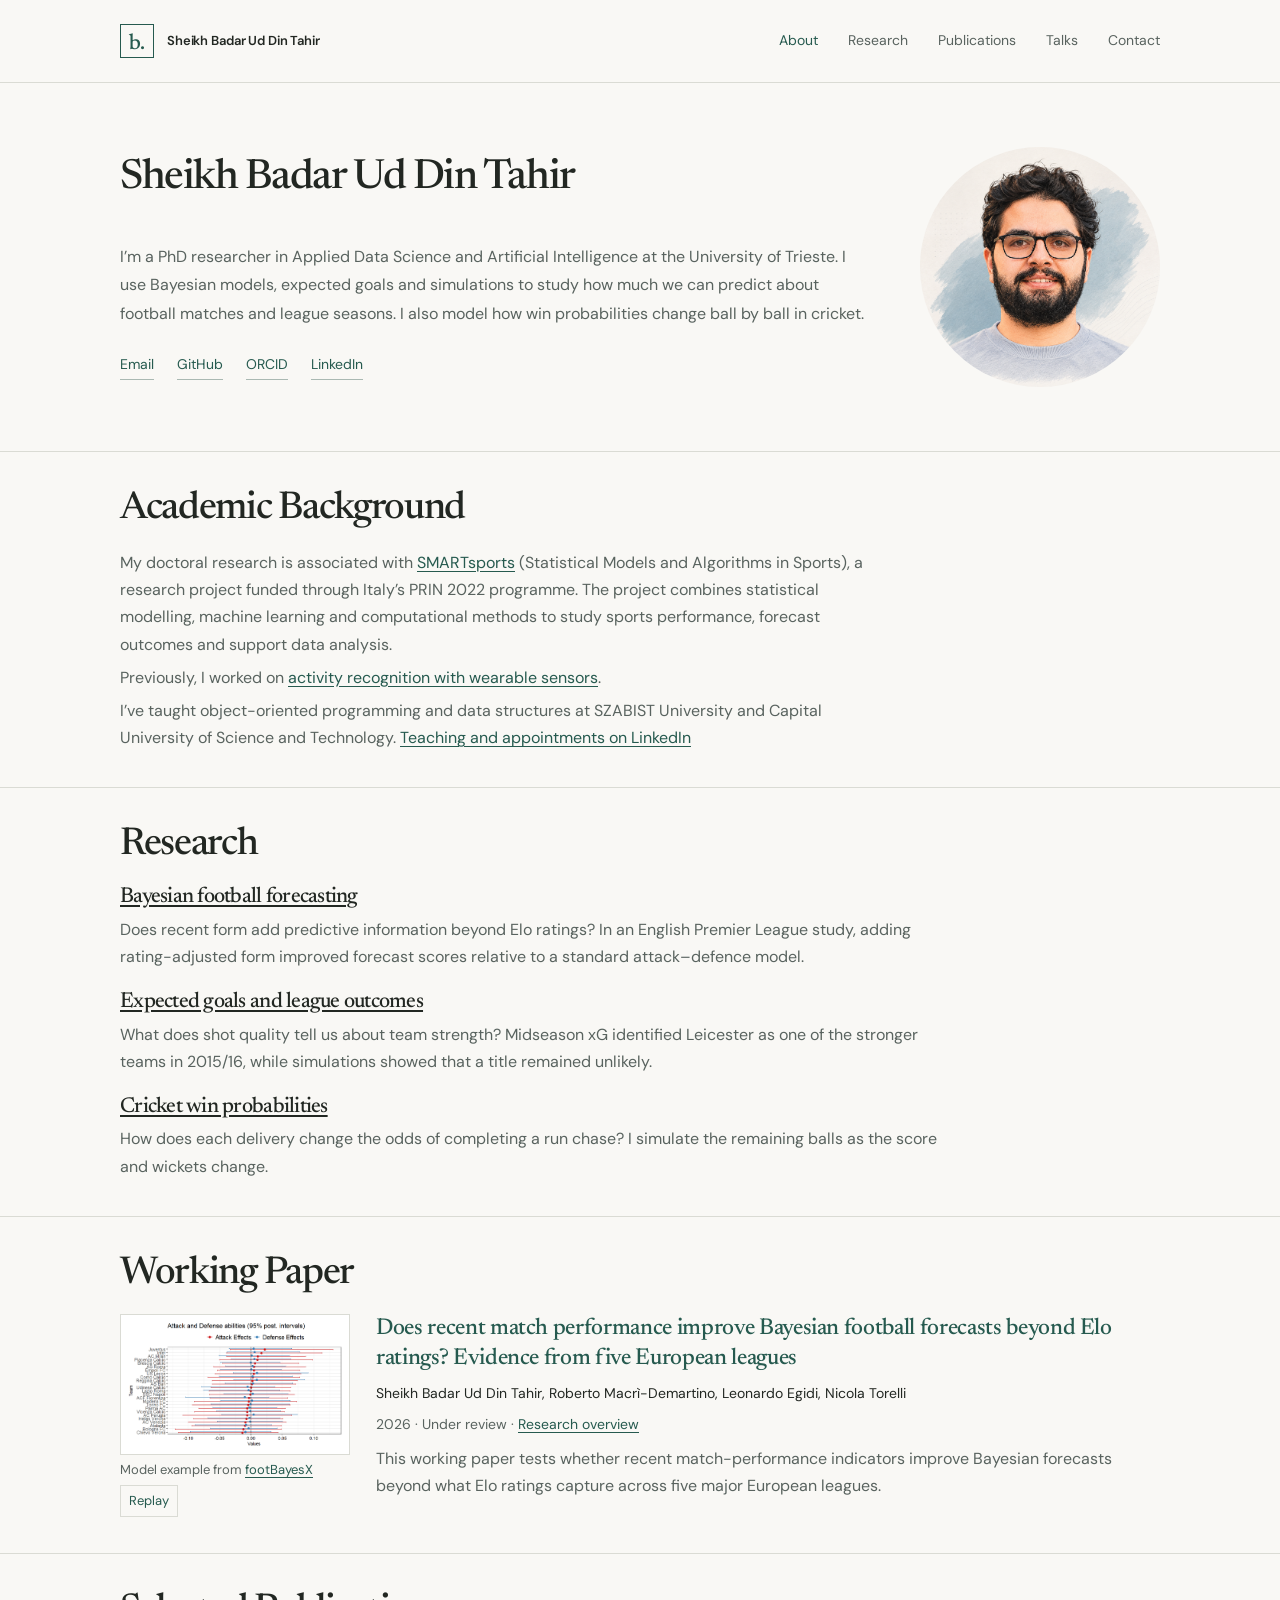
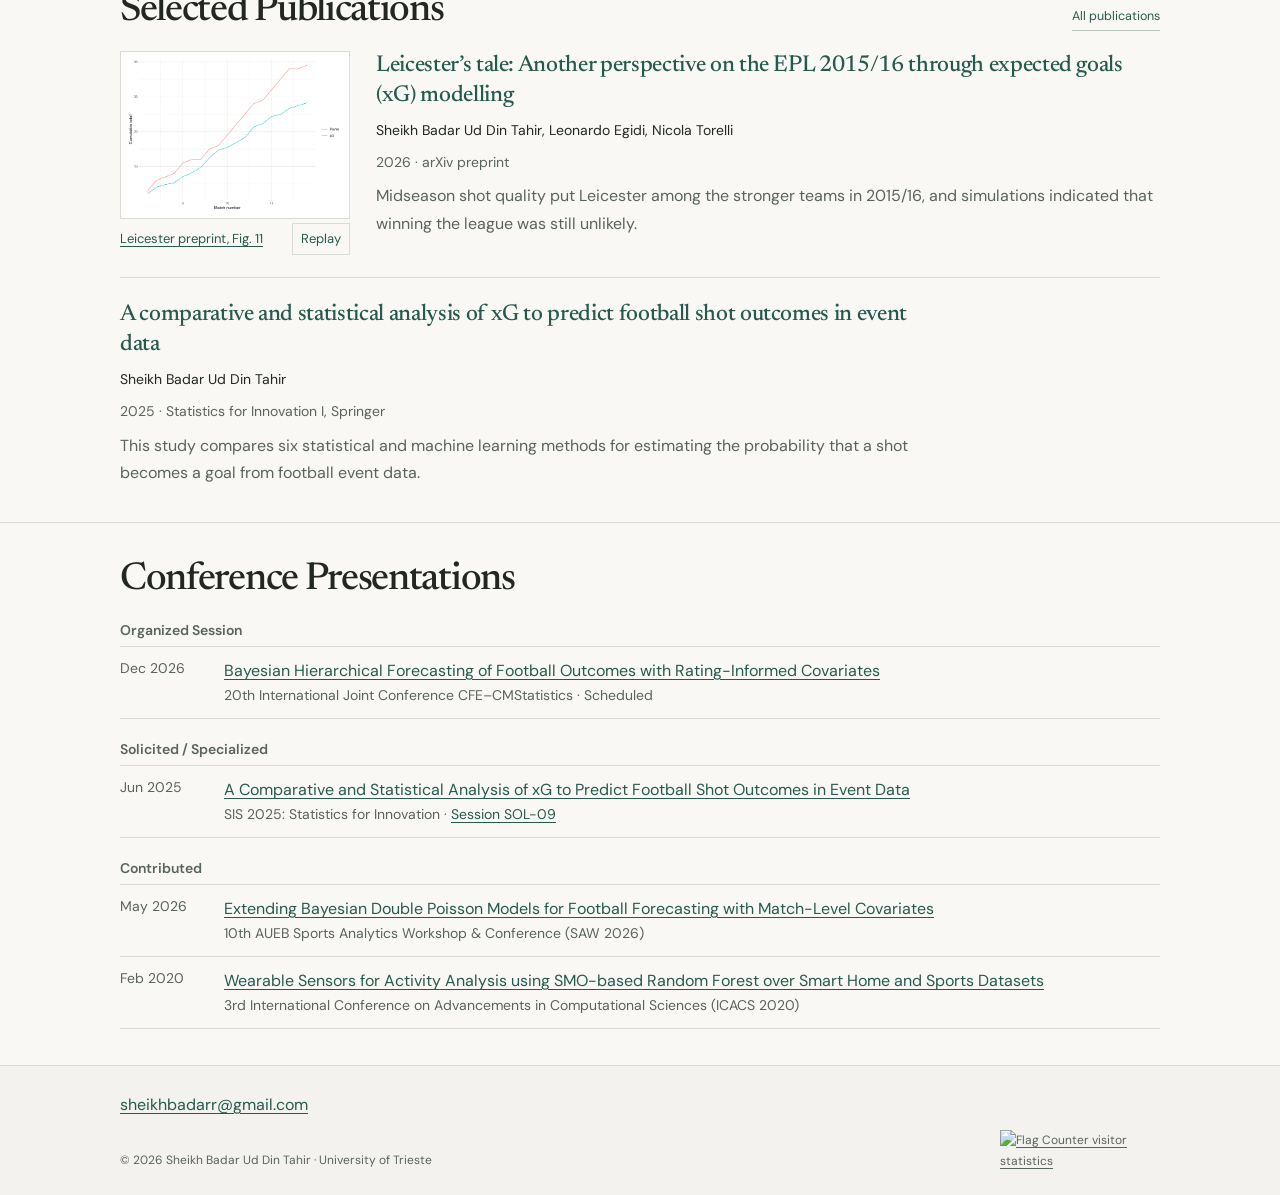
==== commit 33385b19: "Update conference presentations and academic background" ====
--- a/index.html
+++ b/index.html
@@ -12,7 +12,7 @@
 <link rel="preconnect" href="https://fonts.googleapis.com">
 <link rel="preconnect" href="https://fonts.gstatic.com" crossorigin>
 <link href="https://fonts.googleapis.com/css2?family=DM+Sans:wght@400;500;600;700&family=Newsreader:opsz,wght@6..72,400;6..72,500;6..72,600&display=swap" rel="stylesheet">
-<link rel="stylesheet" href="assets/style.css?v=5">
+<link rel="stylesheet" href="assets/style.css?v=6">
 <script defer src="assets/site.js?v=3"></script>
 <script defer src="assets/figure-previews.js"></script>
 </head>
@@ -28,7 +28,7 @@
 <h1 id="intro-title">Sheikh Badar Ud Din Tahir</h1>
 <div class="intro-main">
 <p class="intro-copy">I’m a PhD researcher in Applied Data Science and Artificial Intelligence at the University of Trieste. I use Bayesian models, expected goals and simulations to study how much we can predict about football matches and league seasons. I also model how win probabilities change ball by ball in cricket.</p>
-<div class="intro-links"><a href="mailto:sheikhbadarr@gmail.com">Email</a><a href="https://scholar.google.com/citations?user=f0XUQu8AAAAJ">Google Scholar</a><a href="https://github.com/sheikhbadar">GitHub</a><a href="https://orcid.org/0000-0003-2459-1610">ORCID</a><a href="https://www.linkedin.com/in/sheikhbadaruddintahir/">LinkedIn</a></div>
+<div class="intro-links"><a href="mailto:sheikhbadarr@gmail.com">Email</a><!-- <a href="https://scholar.google.com/citations?user=f0XUQu8AAAAJ">Google Scholar</a> --><a href="https://github.com/sheikhbadar">GitHub</a><a href="https://orcid.org/0000-0003-2459-1610">ORCID</a><a href="https://www.linkedin.com/in/sheikhbadaruddintahir/">LinkedIn</a></div>
 </div>
 <a class="profile-photo" href="assets/badar-portrait.png?v=2" aria-label="View portrait of Sheikh Badar Ud Din Tahir"><img src="assets/badar-portrait.png?v=2" alt="Portrait of Sheikh Badar Ud Din Tahir" width="1254" height="1254" fetchpriority="high" decoding="async"></a>
 </div>
@@ -36,8 +36,9 @@
 <section class="section" id="background" aria-labelledby="background-title">
   <div class="wrap">
     <h2 id="background-title">Academic Background</h2>
-    <p>My doctoral research is part of SMARTsports at the University of Trieste. Previously, I worked on <a href="research.html#earlier-work">activity recognition with wearable sensors</a>.</p>
-    <p>I’ve taught programming, data structures and mobile app development at SZABIST University, Capital University of Science and Technology, and Comwave Institute. <a href="https://www.linkedin.com/in/sheikhbadaruddintahir/">Teaching and appointments on LinkedIn</a></p>
+    <p>My doctoral research is associated with <a href="https://www.uniud.it/it/ricerca/progetti-e-iniziative/progetti-finanziati/prin-2022/dies/smartsports-statistical-models-and-algorithms-in-sports-applications-in-professional-and-amateur-contexts-with-able-bodied-and-disabled-athletes">SMARTsports</a> (Statistical Models and Algorithms in Sports), a research project funded through Italy’s PRIN 2022 programme. The project combines statistical modelling, machine learning and computational methods to study sports performance, forecast outcomes and support data analysis.</p>
+    <p>Previously, I worked on <a href="research.html#earlier-work">activity recognition with wearable sensors</a>.</p>
+    <p>I’ve taught object-oriented programming and data structures at SZABIST University and Capital University of Science and Technology. <a href="https://www.linkedin.com/in/sheikhbadaruddintahir/">Teaching and appointments on LinkedIn</a></p>
   </div>
 </section>
 <section class="research section" id="research" aria-labelledby="research-title">
@@ -112,21 +113,38 @@
 </section>
 <section class="talks section" id="talks" aria-labelledby="talks-title">
   <div class="wrap">
-    <h2 id="talks-title">Conference Talks</h2>
-    <ul class="talk-list">
-      <li class="talk"><time datetime="2026-12-14">Dec 2026</time><div>
-        <a href="https://www.cmstatistics.org/RegistrationsV2/CFECMStatistics2026/viewSubmission.php?in=2050&amp;token=18n738rpp8s90pq9s1nsprq687p2923p">Bayesian hierarchical forecasting of football outcomes with rating-informed covariates</a>
-        <p>CFE–CMStatistics · Scheduled presentation</p>
-      </div></li>
-      <li class="talk"><time datetime="2026-05-04">May 2026</time><div>
-        <a href="https://1e48df9a-6be8-414d-b730-1ce029b2f0de.filesusr.com/ugd/67cac5_92f198dc8ef54267afe881db8b5768c3.pdf">Extending Bayesian Double Poisson Models for Football Forecasting with Match-Level Covariates</a>
-        <p>AUEB Sports Analytics Workshop &amp; Conference</p>
-      </div></li>
-      <li class="talk"><time datetime="2025-06-16">Jun 2025</time><div>
-        <a href="https://doi.org/10.1007/978-3-031-96736-8_68">A Comparative and Statistical Analysis of xG to Predict Football Shot Outcomes in Event Data</a>
-        <p>SIS 2025: Statistics for Innovation</p>
-      </div></li>
-    </ul>
+    <h2 id="talks-title">Conference Presentations</h2>
+    <div class="talk-category">
+      <h3>Organized Session</h3>
+      <ul class="talk-list">
+        <li class="talk"><time datetime="2026-12-14">Dec 2026</time><div>
+          <a href="https://www.cmstatistics.org/CFECMStatistics2026/docs/BoA.pdf?20261118072201">Bayesian Hierarchical Forecasting of Football Outcomes with Rating-Informed Covariates</a>
+          <p>20th International Joint Conference CFE–CMStatistics · Scheduled</p>
+        </div></li>
+      </ul>
+    </div>
+    <div class="talk-category">
+      <h3>Solicited / Specialized</h3>
+      <ul class="talk-list">
+        <li class="talk"><time datetime="2025-06-16">Jun 2025</time><div>
+          <a href="https://doi.org/10.1007/978-3-031-96736-8_68">A Comparative and Statistical Analysis of xG to Predict Football Shot Outcomes in Event Data</a>
+          <p>SIS 2025: Statistics for Innovation · <a href="https://sis2025.sis-statistica.it/wp-content/uploads/2025/06/SIS2025-booklet-program.pdf">Session SOL-09</a></p>
+        </div></li>
+      </ul>
+    </div>
+    <div class="talk-category">
+      <h3>Contributed</h3>
+      <ul class="talk-list">
+        <li class="talk"><time datetime="2026-05-04">May 2026</time><div>
+          <a href="https://1e48df9a-6be8-414d-b730-1ce029b2f0de.filesusr.com/ugd/67cac5_92f198dc8ef54267afe881db8b5768c3.pdf">Extending Bayesian Double Poisson Models for Football Forecasting with Match-Level Covariates</a>
+          <p>10th AUEB Sports Analytics Workshop &amp; Conference (SAW 2026)</p>
+        </div></li>
+        <li class="talk"><time datetime="2020-02">Feb 2020</time><div>
+          <a href="https://ieeexplore.ieee.org/document/9055944">Wearable Sensors for Activity Analysis using SMO-based Random Forest over Smart Home and Sports Datasets</a>
+          <p>3rd International Conference on Advancements in Computational Sciences (ICACS 2020)</p>
+        </div></li>
+      </ul>
+    </div>
   </div>
 </section>
 </main><footer class="footer" id="contact">
--- a/assets/style.css
+++ b/assets/style.css
@@ -68,6 +68,8 @@
 }
 .section-more{font-size:12.5px;color:var(--accent);text-decoration:none;border-bottom:1px solid #b8c7bf;padding-bottom:3px;white-space:nowrap;margin-bottom:9px}
 .papers{list-style:none;margin:0;padding:0;border-top:1px solid var(--line)}.paper{display:grid;grid-template-columns:100px minmax(0,1fr);gap:20px;padding:23px 0 25px;border-bottom:1px solid var(--line)}.paper-year{color:var(--soft);font-size:12px;padding-top:5px;font-variant-numeric:tabular-nums}.paper-title{font-family:var(--serif);font-size:23px;line-height:1.3;font-weight:500;letter-spacing:-.015em;max-width:790px}.paper-title a{text-decoration:none}.paper-title .arrow{font-family:var(--sans);font-weight:400;font-size:13px;color:var(--accent)}.paper-meta,.paper-authors{font-size:12px;color:var(--muted);line-height:1.7;margin:8px 0 0}.paper-authors{color:var(--ink)}.dot{margin:0 4px;color:#abb3ae}
+.talk-category + .talk-category { margin-top: 20px; }
+.talk-category h3 { color: var(--muted); font: 600 .875rem/1.5 var(--sans); letter-spacing: normal; margin: 0 0 5px; }
 .talk-list { list-style: none; margin: 0; padding: 0; border-top: 1px solid var(--line); }
 .talk { display: grid; grid-template-columns: 86px minmax(0, 1fr); gap: 10px 18px; padding: 10px 0; border-bottom: 1px solid var(--line); }
 .talk time, .talk p { font-size: .875rem; color: var(--muted); margin: 0; }
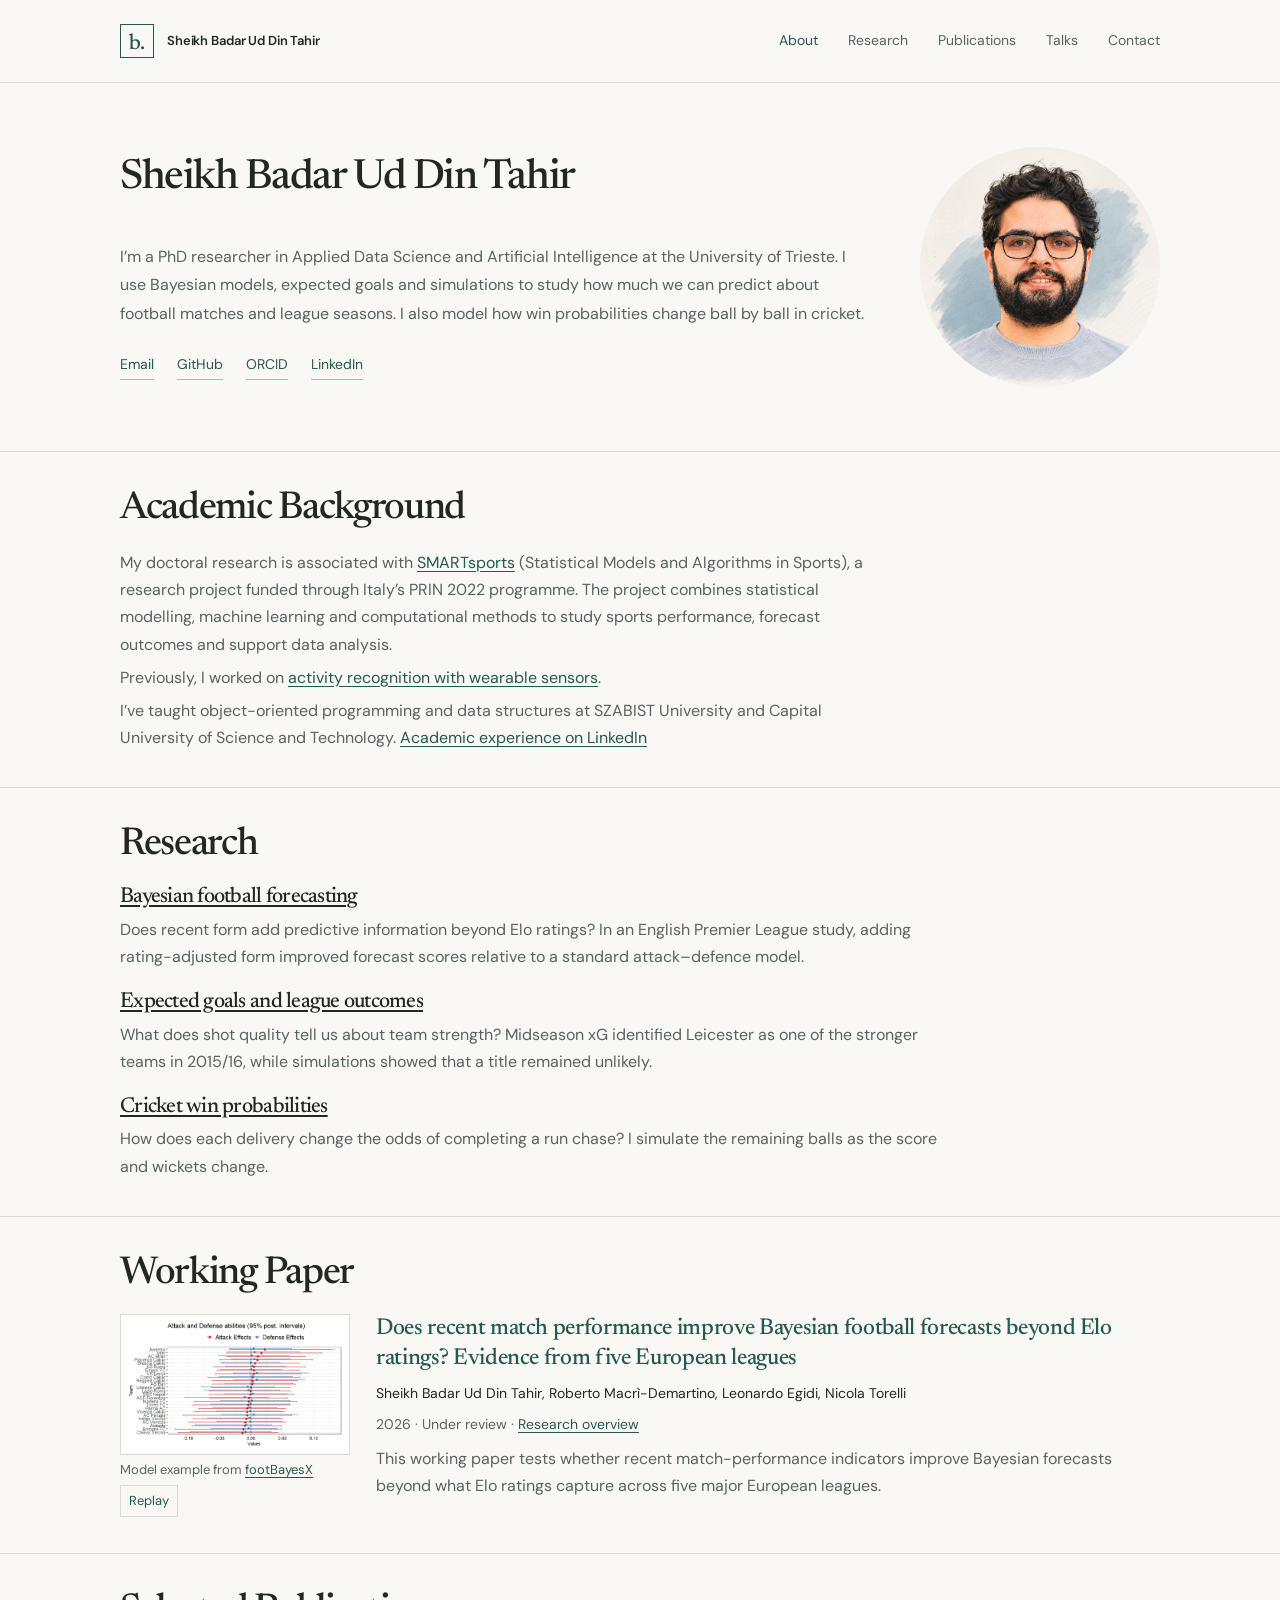
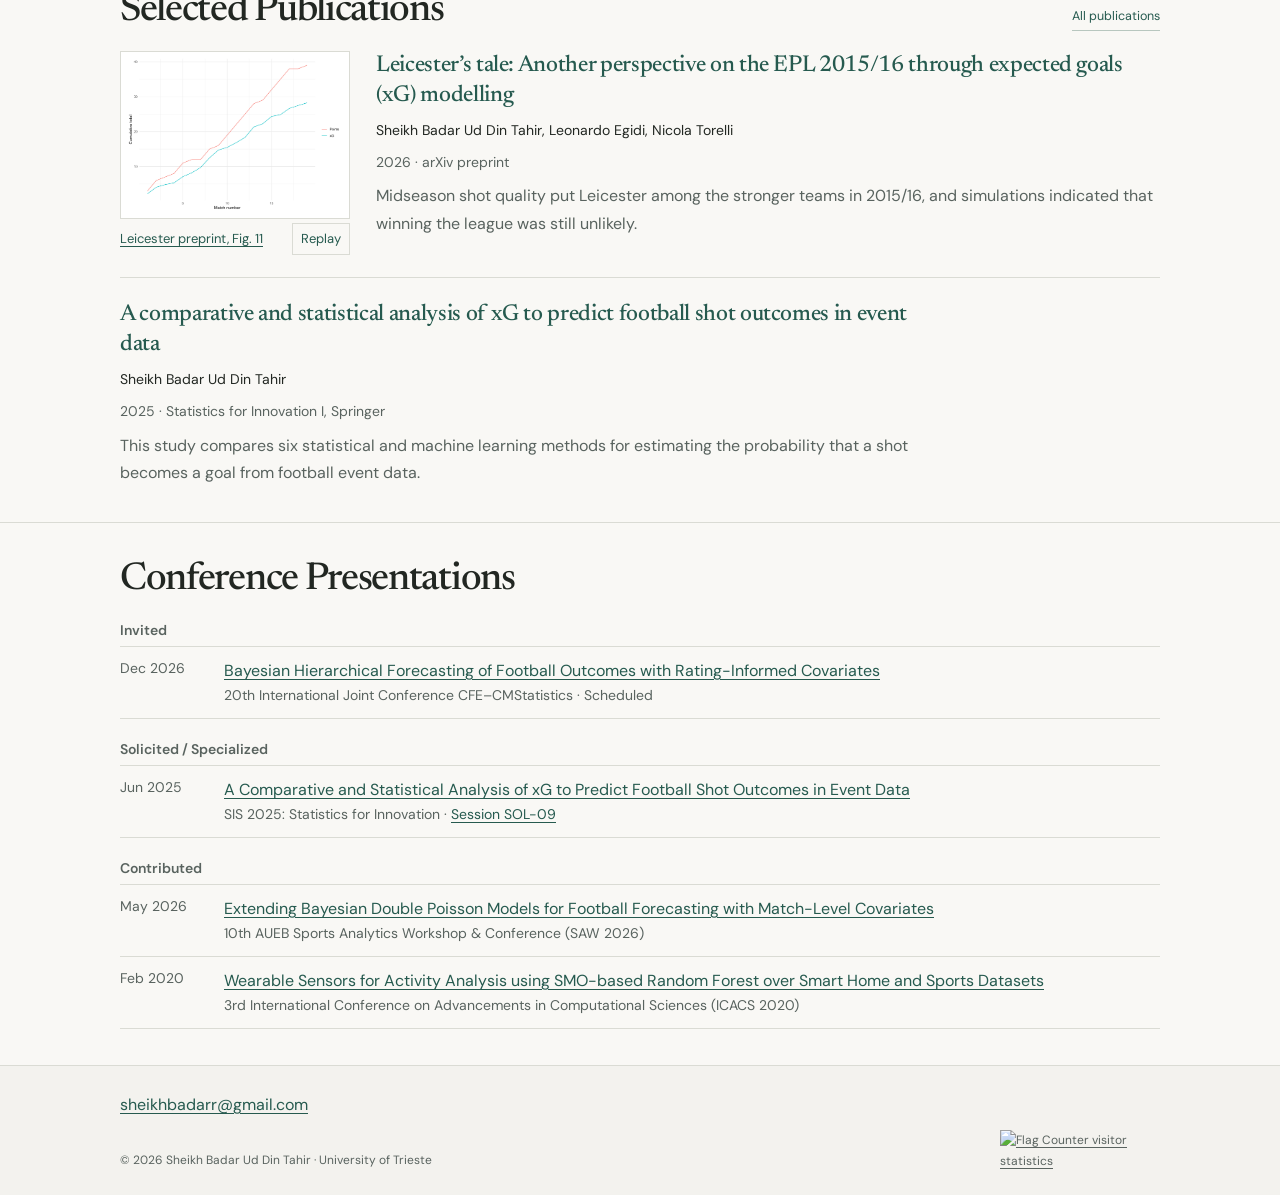
==== commit 11c9879a: "Update invited talks and LinkedIn labels" ====
--- a/index.html
+++ b/index.html
@@ -38,7 +38,7 @@
     <h2 id="background-title">Academic Background</h2>
     <p>My doctoral research is associated with <a href="https://www.uniud.it/it/ricerca/progetti-e-iniziative/progetti-finanziati/prin-2022/dies/smartsports-statistical-models-and-algorithms-in-sports-applications-in-professional-and-amateur-contexts-with-able-bodied-and-disabled-athletes">SMARTsports</a> (Statistical Models and Algorithms in Sports), a research project funded through Italy’s PRIN 2022 programme. The project combines statistical modelling, machine learning and computational methods to study sports performance, forecast outcomes and support data analysis.</p>
     <p>Previously, I worked on <a href="research.html#earlier-work">activity recognition with wearable sensors</a>.</p>
-    <p>I’ve taught object-oriented programming and data structures at SZABIST University and Capital University of Science and Technology. <a href="https://www.linkedin.com/in/sheikhbadaruddintahir/">Teaching and appointments on LinkedIn</a></p>
+    <p>I’ve taught object-oriented programming and data structures at SZABIST University and Capital University of Science and Technology. <a href="https://www.linkedin.com/in/sheikhbadaruddintahir/">Academic experience on LinkedIn</a></p>
   </div>
 </section>
 <section class="research section" id="research" aria-labelledby="research-title">
@@ -115,7 +115,7 @@
   <div class="wrap">
     <h2 id="talks-title">Conference Presentations</h2>
     <div class="talk-category">
-      <h3>Organized Session</h3>
+      <h3>Invited</h3>
       <ul class="talk-list">
         <li class="talk"><time datetime="2026-12-14">Dec 2026</time><div>
           <a href="https://www.cmstatistics.org/CFECMStatistics2026/docs/BoA.pdf?20261118072201">Bayesian Hierarchical Forecasting of Football Outcomes with Rating-Informed Covariates</a>
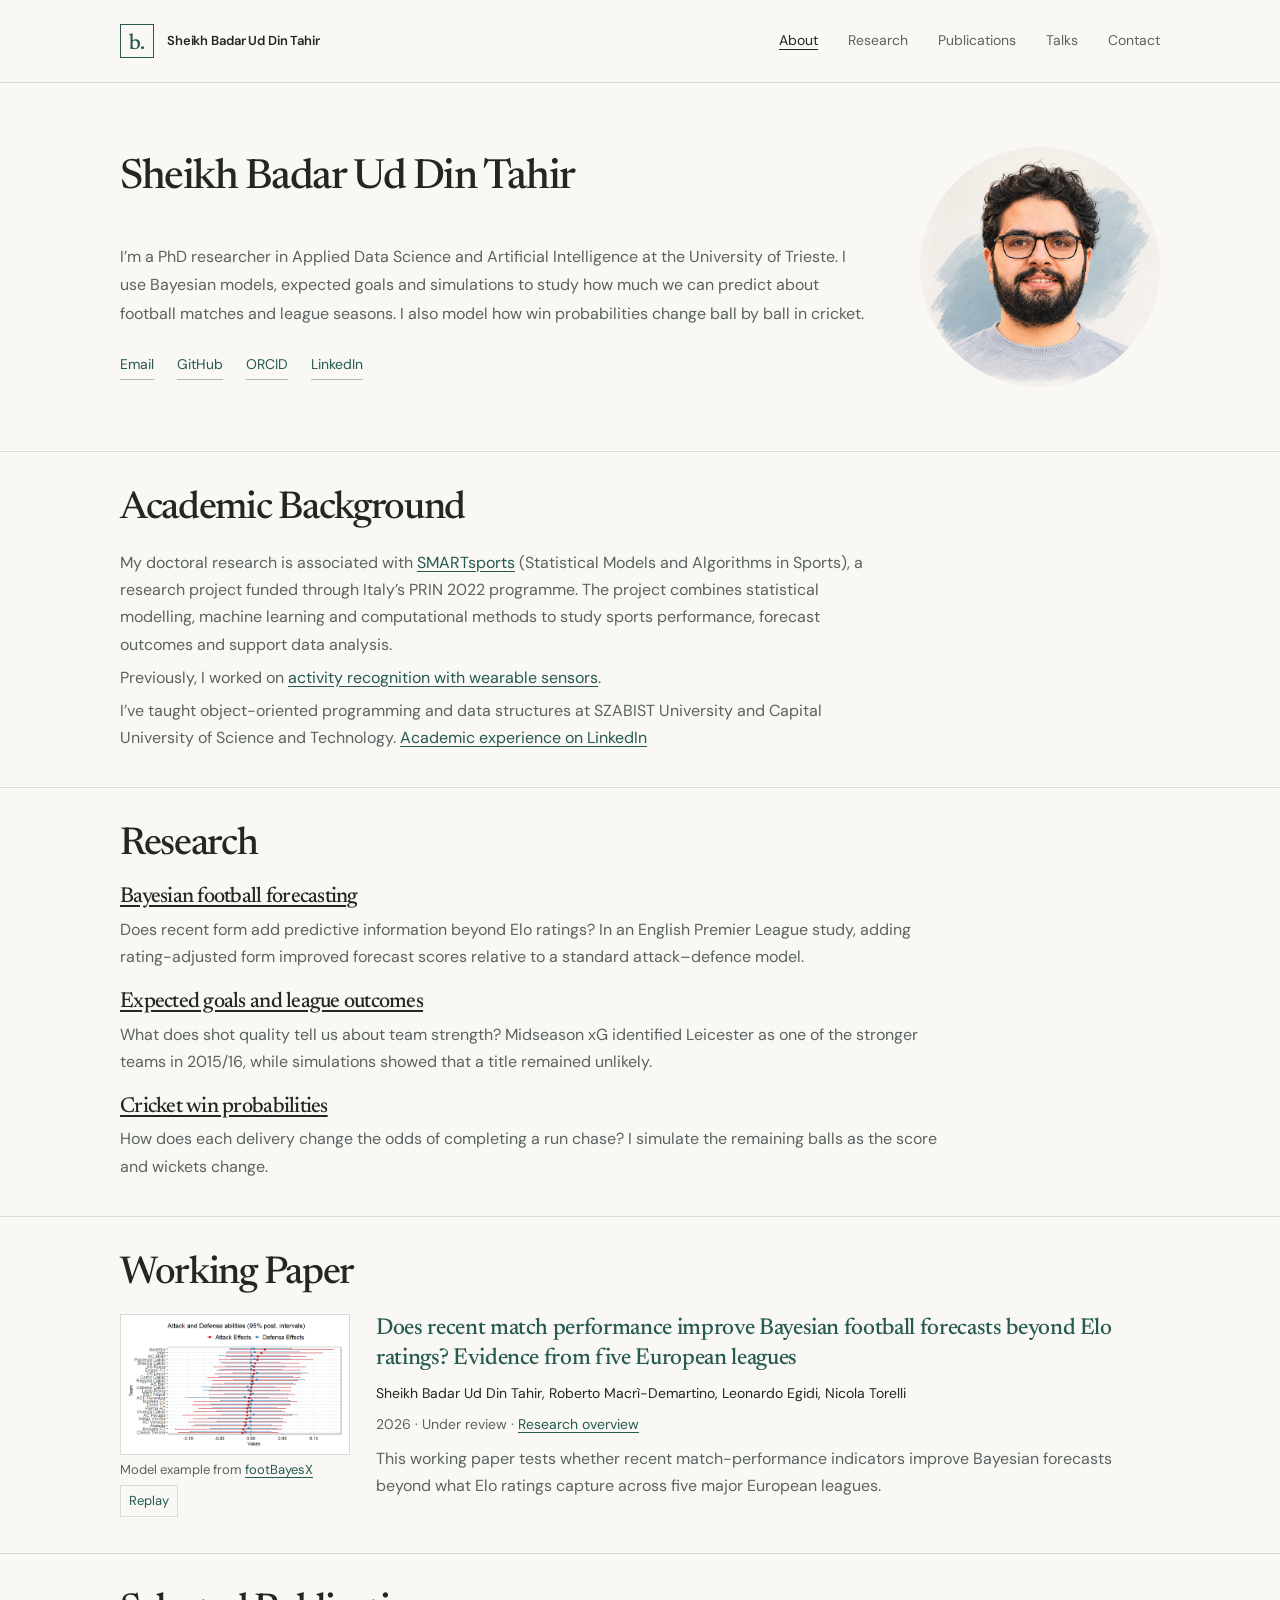
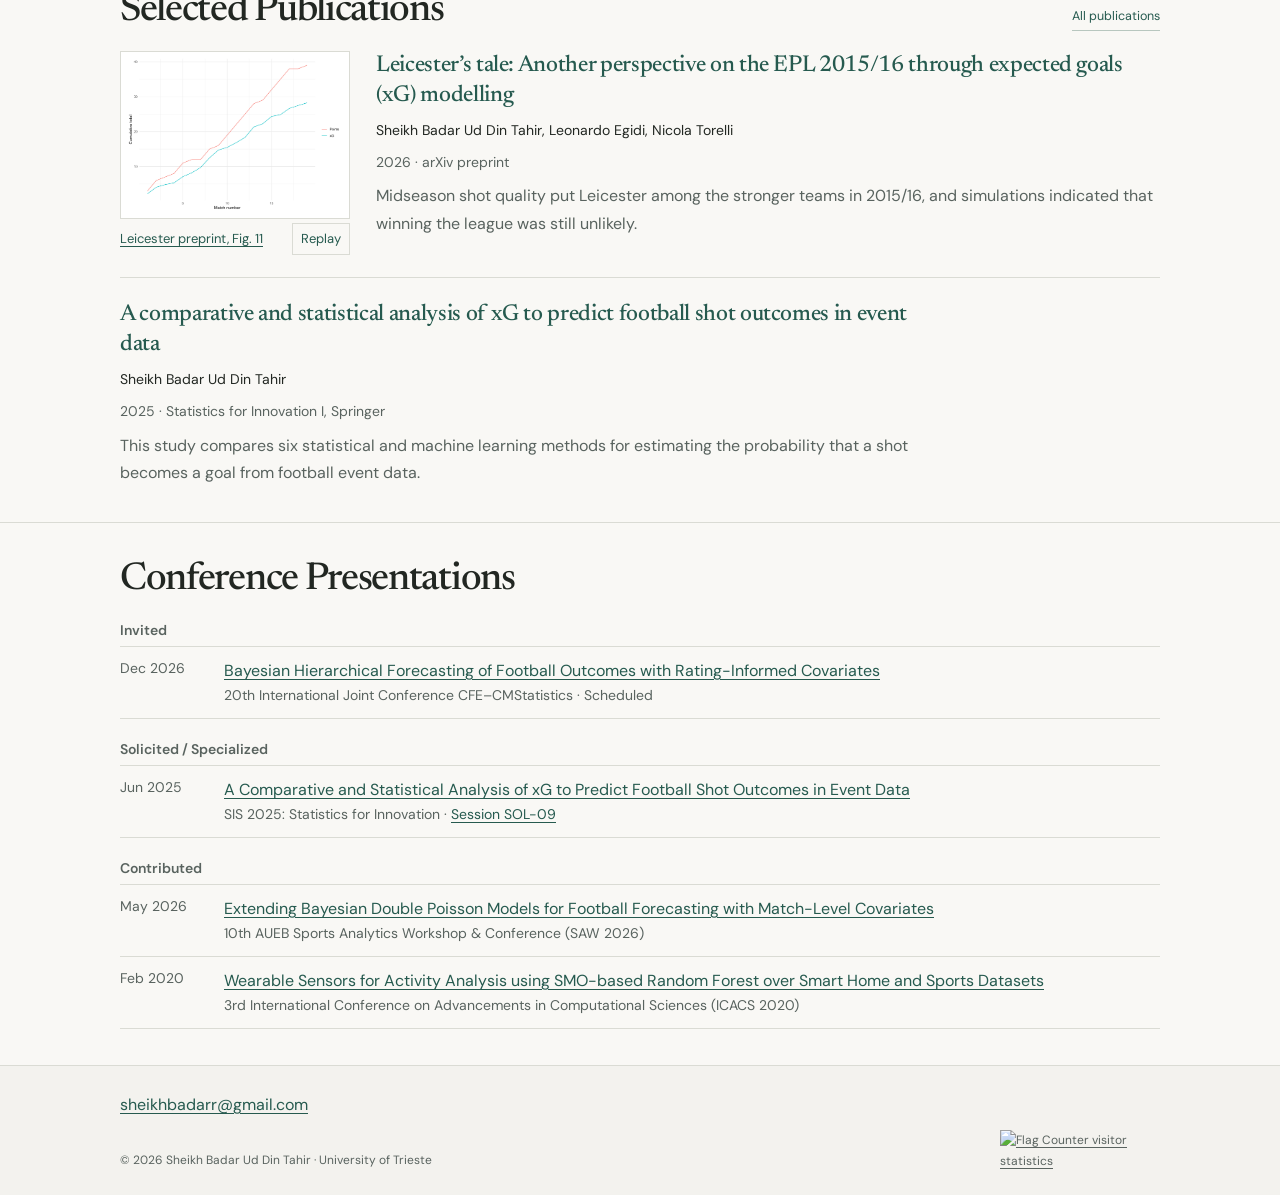
==== commit 21f135fd: "Use thin underlines for navigation states" ====
--- a/index.html
+++ b/index.html
@@ -12,7 +12,7 @@
 <link rel="preconnect" href="https://fonts.googleapis.com">
 <link rel="preconnect" href="https://fonts.gstatic.com" crossorigin>
 <link href="https://fonts.googleapis.com/css2?family=DM+Sans:wght@400;500;600;700&family=Newsreader:opsz,wght@6..72,400;6..72,500;6..72,600&display=swap" rel="stylesheet">
-<link rel="stylesheet" href="assets/style.css?v=6">
+<link rel="stylesheet" href="assets/style.css?v=7">
 <script defer src="assets/site.js?v=3"></script>
 <script defer src="assets/figure-previews.js"></script>
 </head>
--- a/assets/style.css
+++ b/assets/style.css
@@ -10,7 +10,21 @@
 .skip-link{position:absolute;left:20px;top:-100px;background:var(--ink);color:white;padding:10px 15px;z-index:100}.skip-link:focus{top:12px}
 .topbar{background:var(--paper);border-bottom:1px solid var(--line)}.masthead{min-height:82px;display:flex;justify-content:space-between;align-items:center;gap:25px}
 .brand{display:inline-flex;align-items:center;gap:13px;text-decoration:none;color:var(--ink);font-weight:600;font-size:13px;letter-spacing:-.01em}.brand-symbol{width:34px;height:34px;display:flex;align-items:center;justify-content:center;border:1px solid var(--accent);font-family:var(--serif);font-size:22px;color:var(--accent);line-height:1;padding-top:5px;font-weight:500}.brand-text{max-width:240px}
-.navigation{display:flex;align-items:center;gap:30px;flex-wrap:wrap}.navigation a{color:var(--muted);font-size:.875rem;text-decoration:none}.navigation a:hover,.navigation a[aria-current=page]{color:var(--accent)}
+.navigation { display: flex; align-items: center; gap: 30px; flex-wrap: wrap; }
+.navigation a {
+  color: var(--muted);
+  font-size: .875rem;
+  font-weight: 400;
+  text-decoration: none;
+  text-underline-offset: .25em;
+}
+.navigation a:hover,
+.navigation a:focus-visible,
+.navigation a[aria-current="page"] {
+  color: var(--ink);
+  text-decoration: underline;
+  text-decoration-thickness: 1px;
+}
 .eyebrow{text-transform:uppercase;font-size:10px;font-weight:700;letter-spacing:.17em;color:var(--accent);margin:0 0 20px}.eyebrow-rule{display:inline-block;background:var(--accent);width:20px;height:1px;vertical-align:middle;margin-right:8px}
 h1,h2,h3,p{margin-top:0}
 h1,h2,h3{font-family:var(--serif);font-weight:500;letter-spacing:-.034em}
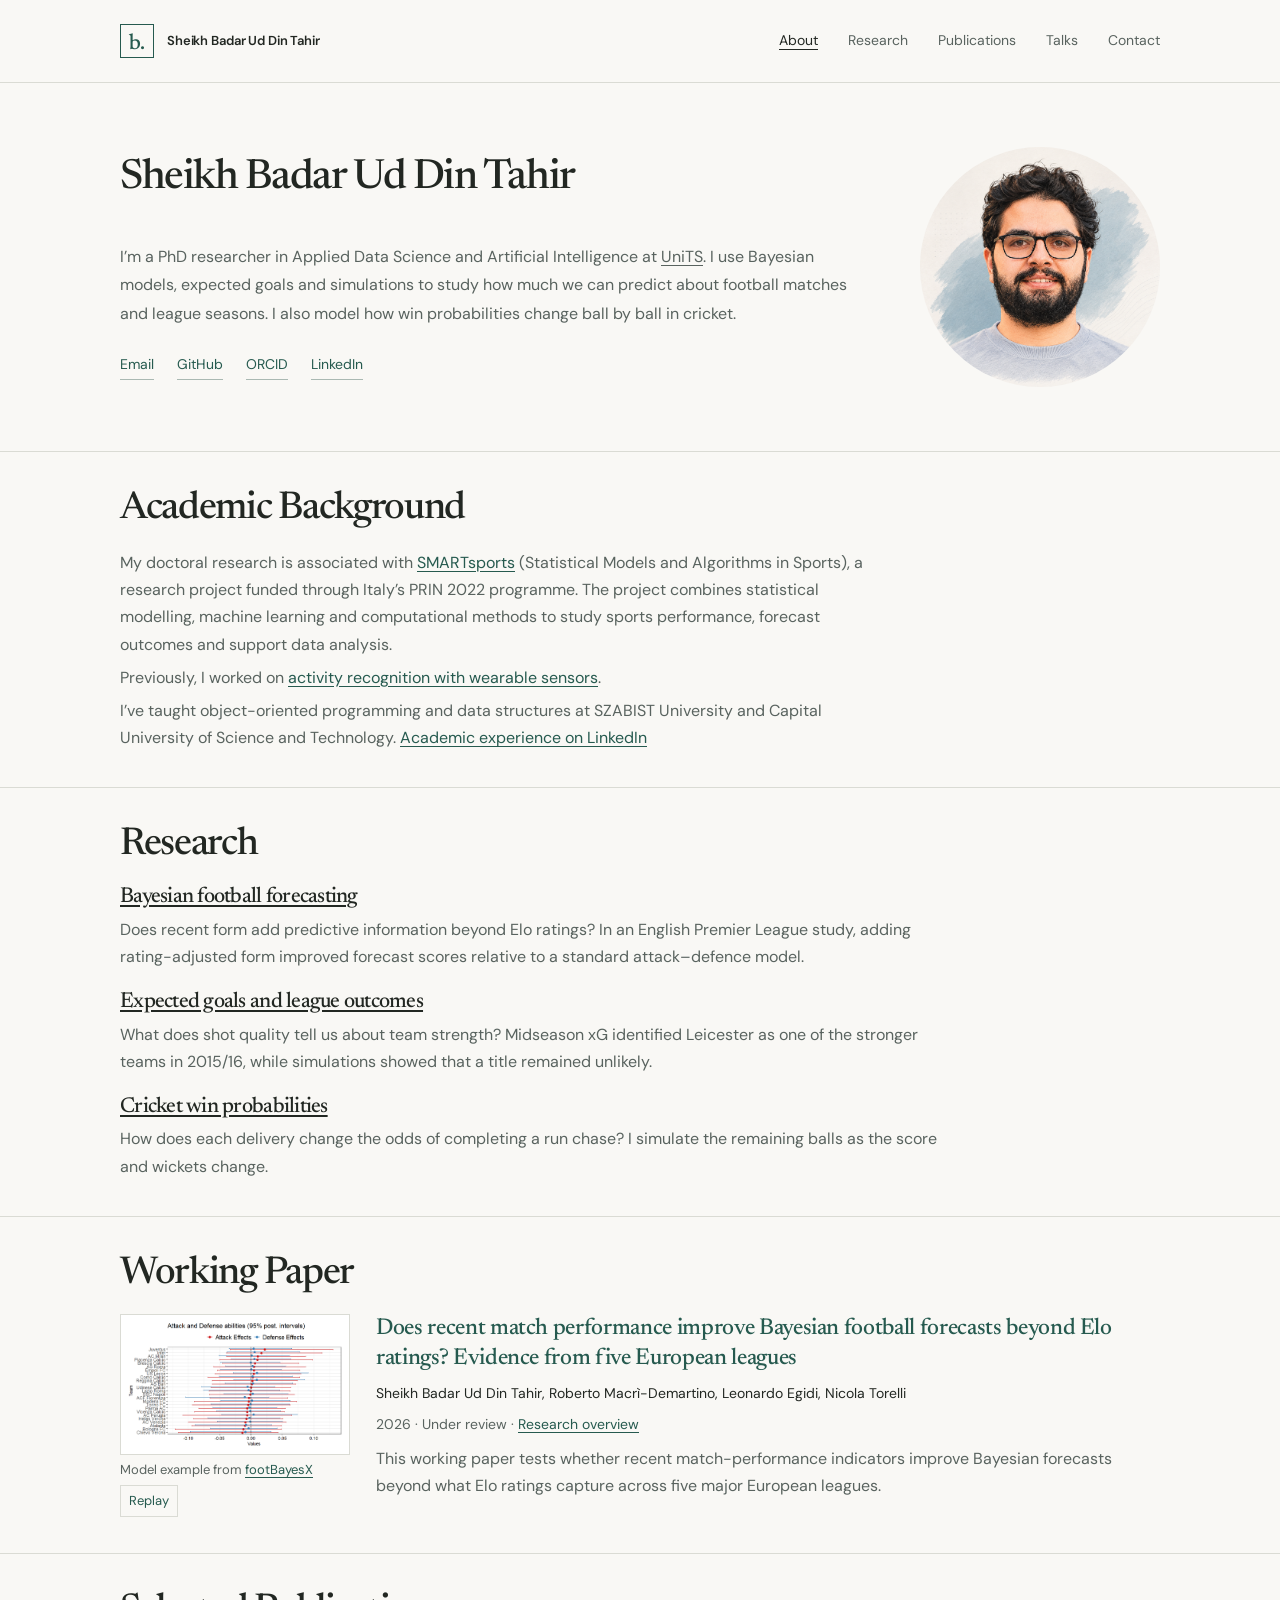
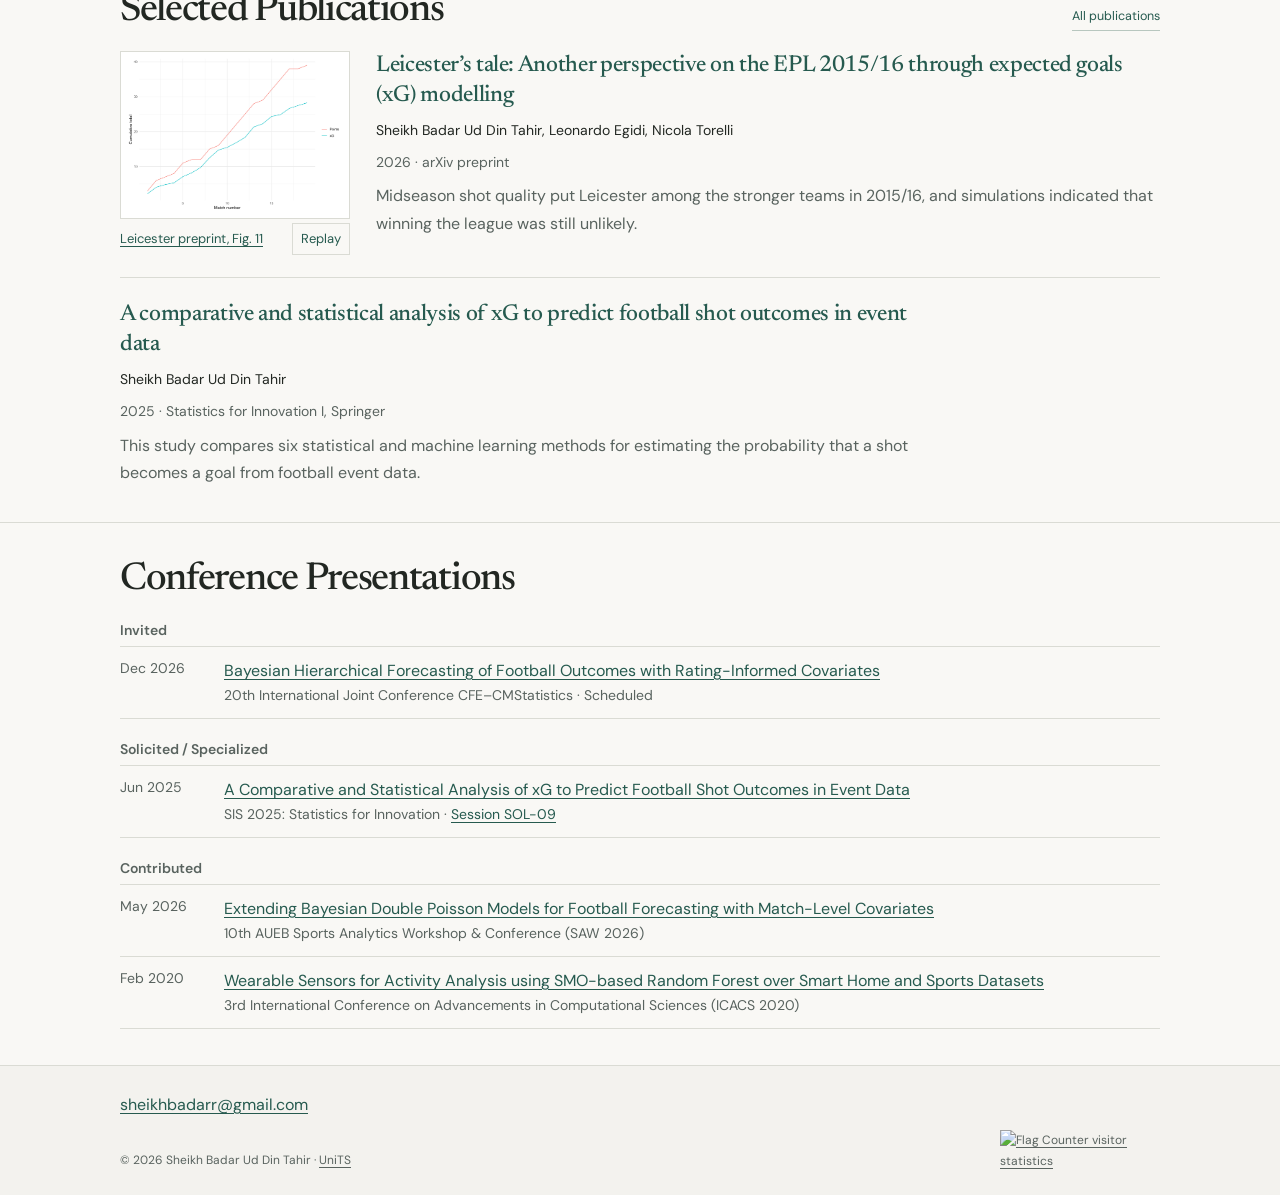
==== commit bbefe90a: "Link the UniTS affiliation on the site" ====
--- a/index.html
+++ b/index.html
@@ -3,7 +3,7 @@
 <head>
 <meta charset="utf-8">
 <meta name="viewport" content="width=device-width, initial-scale=1">
-<meta name="description" content="PhD researcher at the University of Trieste working on Bayesian statistics, probabilistic forecasting, football analytics and cricket.">
+<meta name="description" content="PhD researcher at UniTS working on Bayesian statistics, probabilistic forecasting, football analytics and cricket.">
 <meta name="author" content="Sheikh Badar Ud Din Tahir">
 <meta name="theme-color" content="#f9f8f5">
 <title>Sheikh Badar Ud Din Tahir | Research</title>
@@ -27,7 +27,7 @@
 <div class="wrap profile-intro">
 <h1 id="intro-title">Sheikh Badar Ud Din Tahir</h1>
 <div class="intro-main">
-<p class="intro-copy">I’m a PhD researcher in Applied Data Science and Artificial Intelligence at the University of Trieste. I use Bayesian models, expected goals and simulations to study how much we can predict about football matches and league seasons. I also model how win probabilities change ball by ball in cricket.</p>
+<p class="intro-copy">I’m a PhD researcher in Applied Data Science and Artificial Intelligence at <a href="https://portale.units.it/en">UniTS</a>. I use Bayesian models, expected goals and simulations to study how much we can predict about football matches and league seasons. I also model how win probabilities change ball by ball in cricket.</p>
 <div class="intro-links"><a href="mailto:sheikhbadarr@gmail.com">Email</a><!-- <a href="https://scholar.google.com/citations?user=f0XUQu8AAAAJ">Google Scholar</a> --><a href="https://github.com/sheikhbadar">GitHub</a><a href="https://orcid.org/0000-0003-2459-1610">ORCID</a><a href="https://www.linkedin.com/in/sheikhbadaruddintahir/">LinkedIn</a></div>
 </div>
 <a class="profile-photo" href="assets/badar-portrait.png?v=2" aria-label="View portrait of Sheikh Badar Ud Din Tahir"><img src="assets/badar-portrait.png?v=2" alt="Portrait of Sheikh Badar Ud Din Tahir" width="1254" height="1254" fetchpriority="high" decoding="async"></a>
@@ -150,6 +150,6 @@
 </main><footer class="footer" id="contact">
  <div class="wrap footer-body">
  <a class="email" href="mailto:sheikhbadarr@gmail.com">sheikhbadarr@gmail.com</a>
- <div class="foot-bottom"><span>© <span id="year">2026</span> Sheikh Badar Ud Din Tahir · University of Trieste</span><div class="counter-wrap"><a href="https://info.flagcounter.com/ZrS2" target="_blank" rel="noopener noreferrer" title="Global website visits"><img loading="lazy" src="https://s01.flagcounter.com/count2/ZrS2/bg_F5F3FF/txt_000000/border_C7D2FE/columns_4/maxflags_25/viewers_0/labels_1/pageviews_1/flags_1/percent_0/" alt="Flag Counter visitor statistics" width="280" height="70"></a></div></div>
+ <div class="foot-bottom"><span>© <span id="year">2026</span> Sheikh Badar Ud Din Tahir · <a href="https://portale.units.it/en">UniTS</a></span><div class="counter-wrap"><a href="https://info.flagcounter.com/ZrS2" target="_blank" rel="noopener noreferrer" title="Global website visits"><img loading="lazy" src="https://s01.flagcounter.com/count2/ZrS2/bg_F5F3FF/txt_000000/border_C7D2FE/columns_4/maxflags_25/viewers_0/labels_1/pageviews_1/flags_1/percent_0/" alt="Flag Counter visitor statistics" width="280" height="70"></a></div></div>
  </div>
  </footer></body></html>
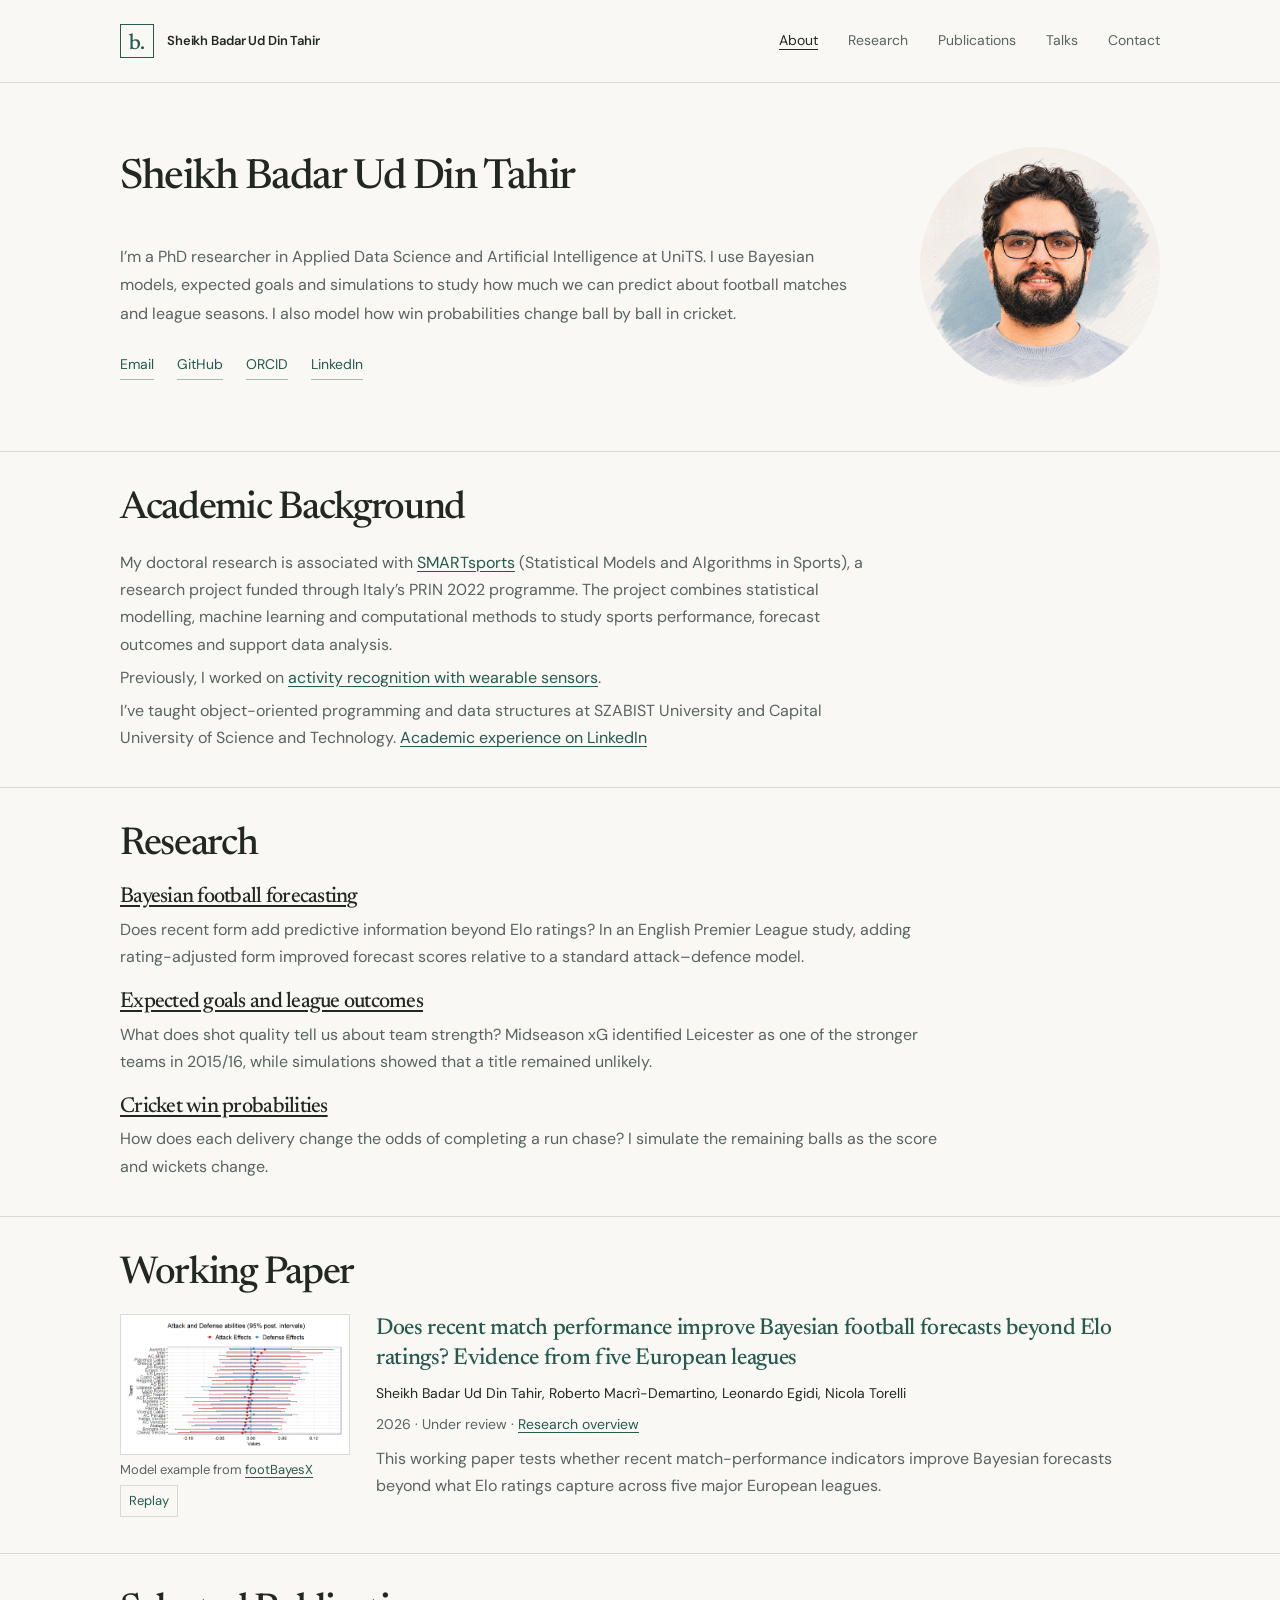
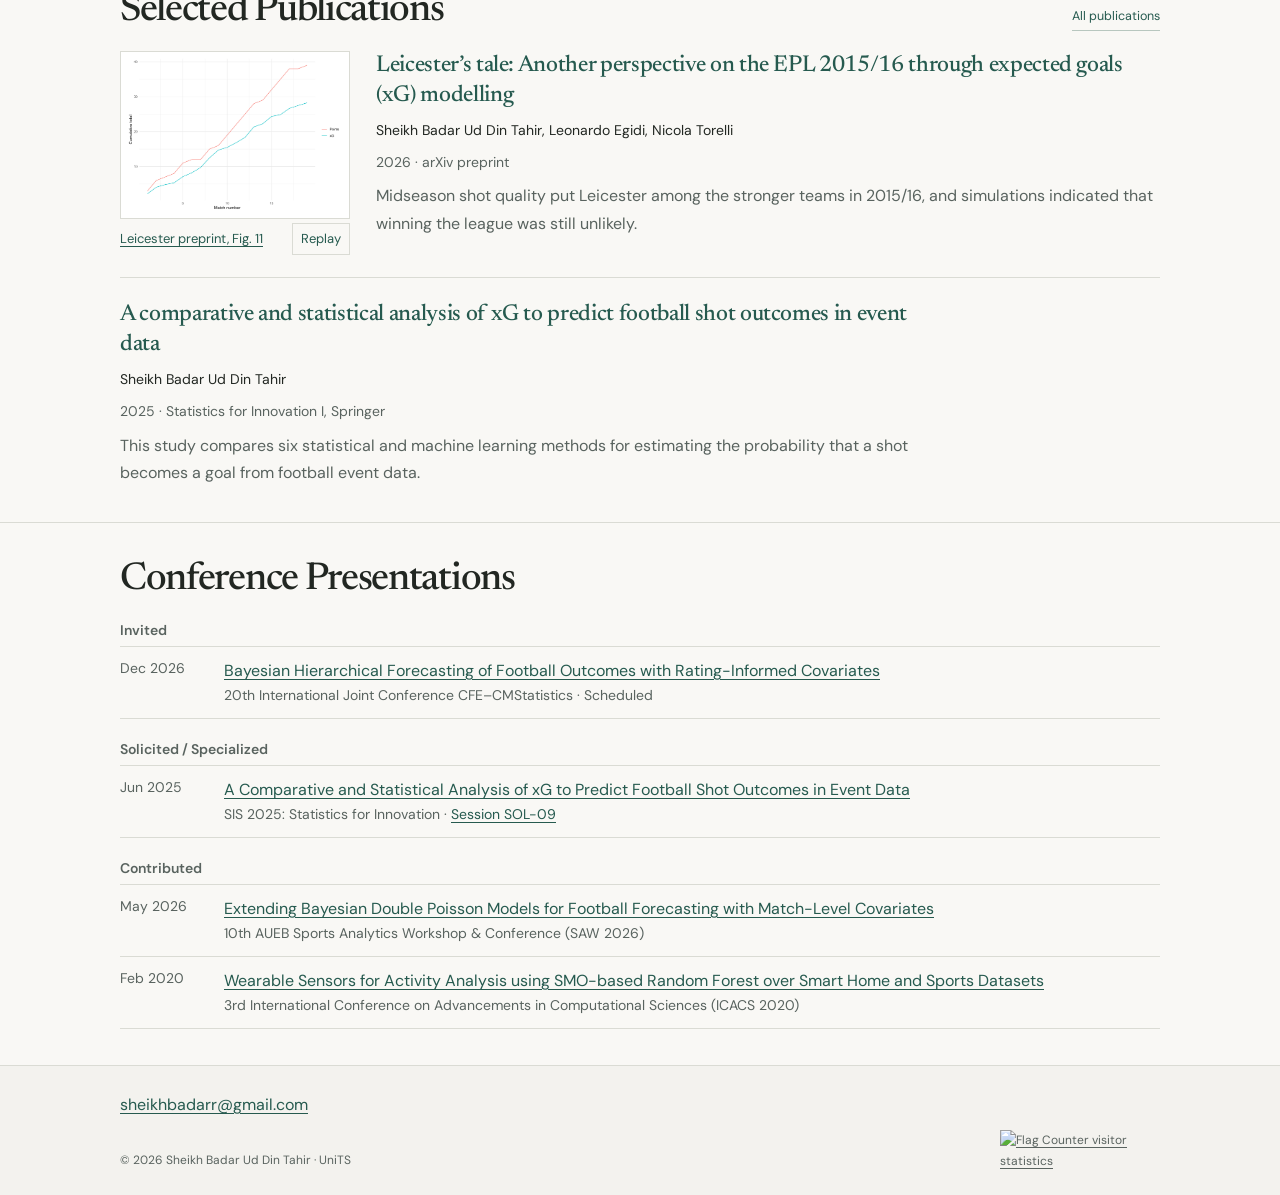
==== commit 2f5d103d: "Display UniTS as plain text" ====
--- a/index.html
+++ b/index.html
@@ -27,7 +27,7 @@
 <div class="wrap profile-intro">
 <h1 id="intro-title">Sheikh Badar Ud Din Tahir</h1>
 <div class="intro-main">
-<p class="intro-copy">I’m a PhD researcher in Applied Data Science and Artificial Intelligence at <a href="https://portale.units.it/en">UniTS</a>. I use Bayesian models, expected goals and simulations to study how much we can predict about football matches and league seasons. I also model how win probabilities change ball by ball in cricket.</p>
+<p class="intro-copy">I’m a PhD researcher in Applied Data Science and Artificial Intelligence at UniTS. I use Bayesian models, expected goals and simulations to study how much we can predict about football matches and league seasons. I also model how win probabilities change ball by ball in cricket.</p>
 <div class="intro-links"><a href="mailto:sheikhbadarr@gmail.com">Email</a><!-- <a href="https://scholar.google.com/citations?user=f0XUQu8AAAAJ">Google Scholar</a> --><a href="https://github.com/sheikhbadar">GitHub</a><a href="https://orcid.org/0000-0003-2459-1610">ORCID</a><a href="https://www.linkedin.com/in/sheikhbadaruddintahir/">LinkedIn</a></div>
 </div>
 <a class="profile-photo" href="assets/badar-portrait.png?v=2" aria-label="View portrait of Sheikh Badar Ud Din Tahir"><img src="assets/badar-portrait.png?v=2" alt="Portrait of Sheikh Badar Ud Din Tahir" width="1254" height="1254" fetchpriority="high" decoding="async"></a>
@@ -150,6 +150,6 @@
 </main><footer class="footer" id="contact">
  <div class="wrap footer-body">
  <a class="email" href="mailto:sheikhbadarr@gmail.com">sheikhbadarr@gmail.com</a>
- <div class="foot-bottom"><span>© <span id="year">2026</span> Sheikh Badar Ud Din Tahir · <a href="https://portale.units.it/en">UniTS</a></span><div class="counter-wrap"><a href="https://info.flagcounter.com/ZrS2" target="_blank" rel="noopener noreferrer" title="Global website visits"><img loading="lazy" src="https://s01.flagcounter.com/count2/ZrS2/bg_F5F3FF/txt_000000/border_C7D2FE/columns_4/maxflags_25/viewers_0/labels_1/pageviews_1/flags_1/percent_0/" alt="Flag Counter visitor statistics" width="280" height="70"></a></div></div>
+ <div class="foot-bottom"><span>© <span id="year">2026</span> Sheikh Badar Ud Din Tahir · UniTS</span><div class="counter-wrap"><a href="https://info.flagcounter.com/ZrS2" target="_blank" rel="noopener noreferrer" title="Global website visits"><img loading="lazy" src="https://s01.flagcounter.com/count2/ZrS2/bg_F5F3FF/txt_000000/border_C7D2FE/columns_4/maxflags_25/viewers_0/labels_1/pageviews_1/flags_1/percent_0/" alt="Flag Counter visitor statistics" width="280" height="70"></a></div></div>
  </div>
  </footer></body></html>
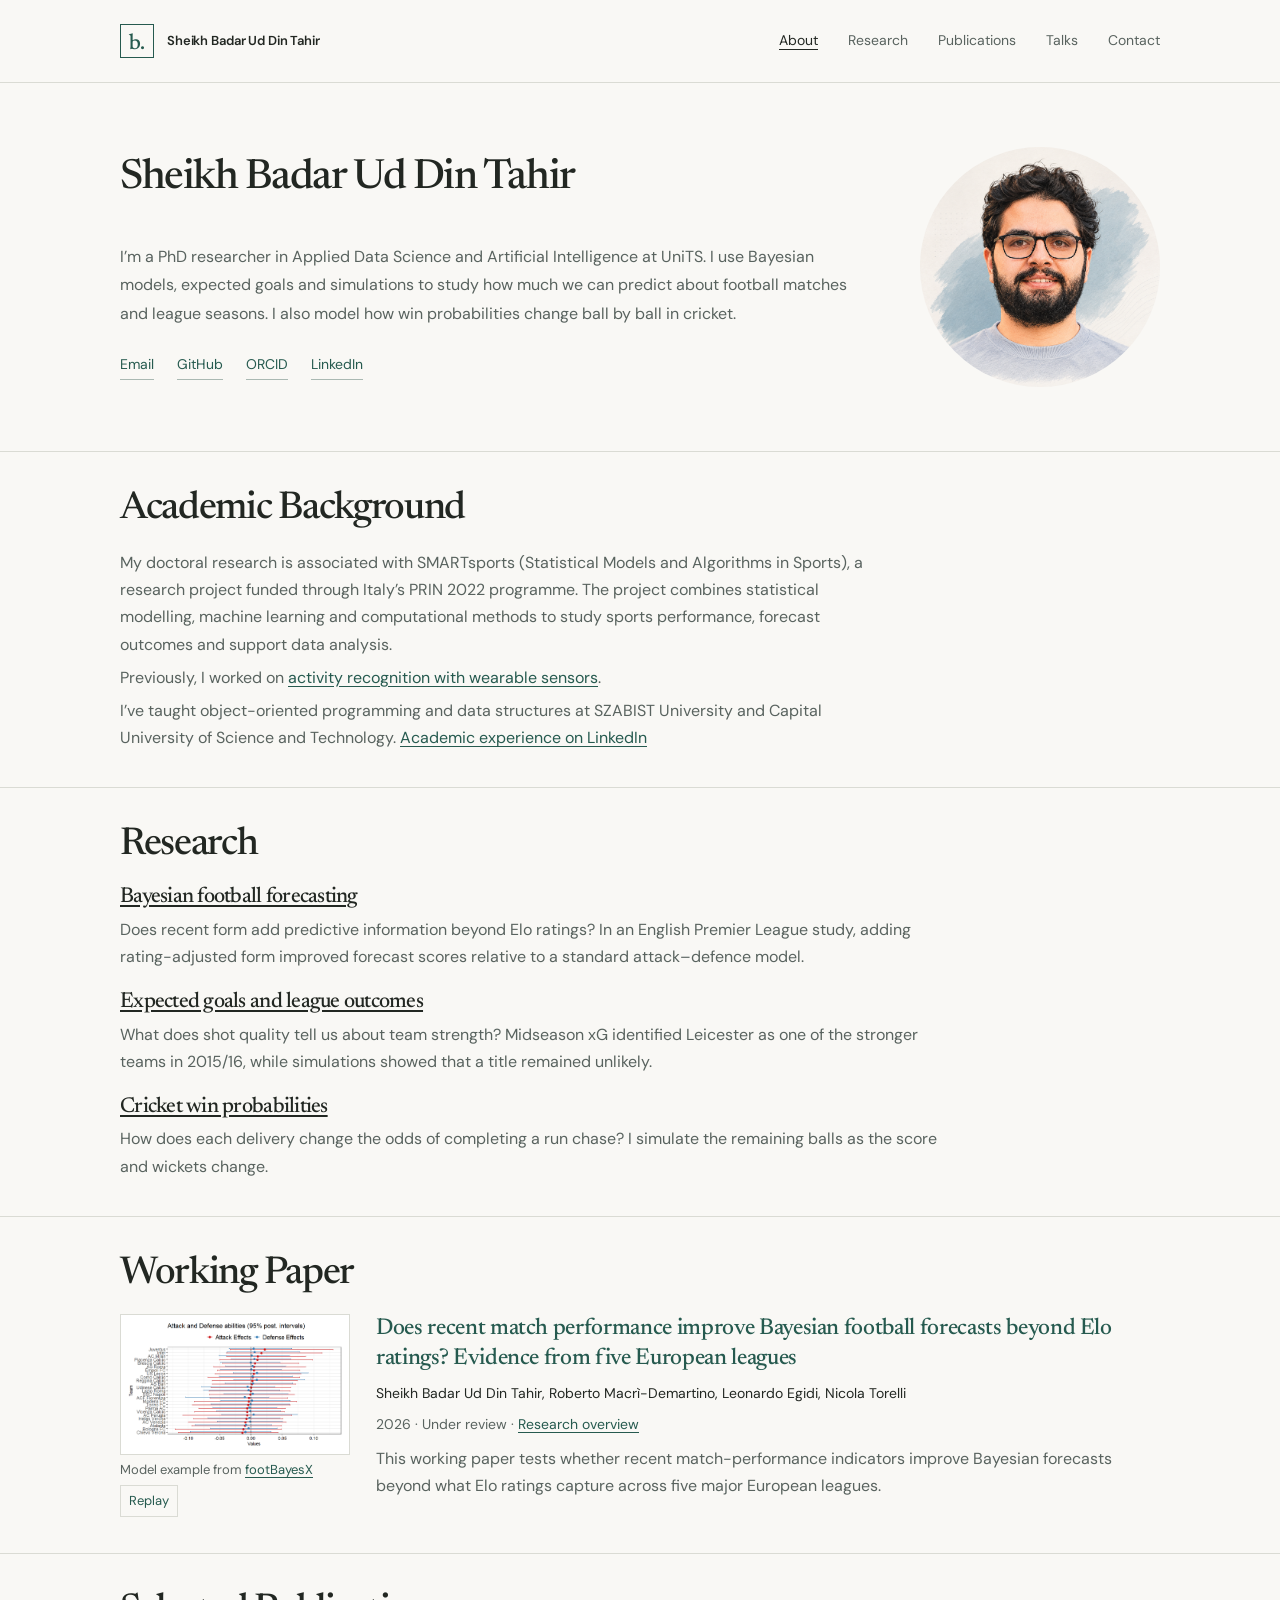
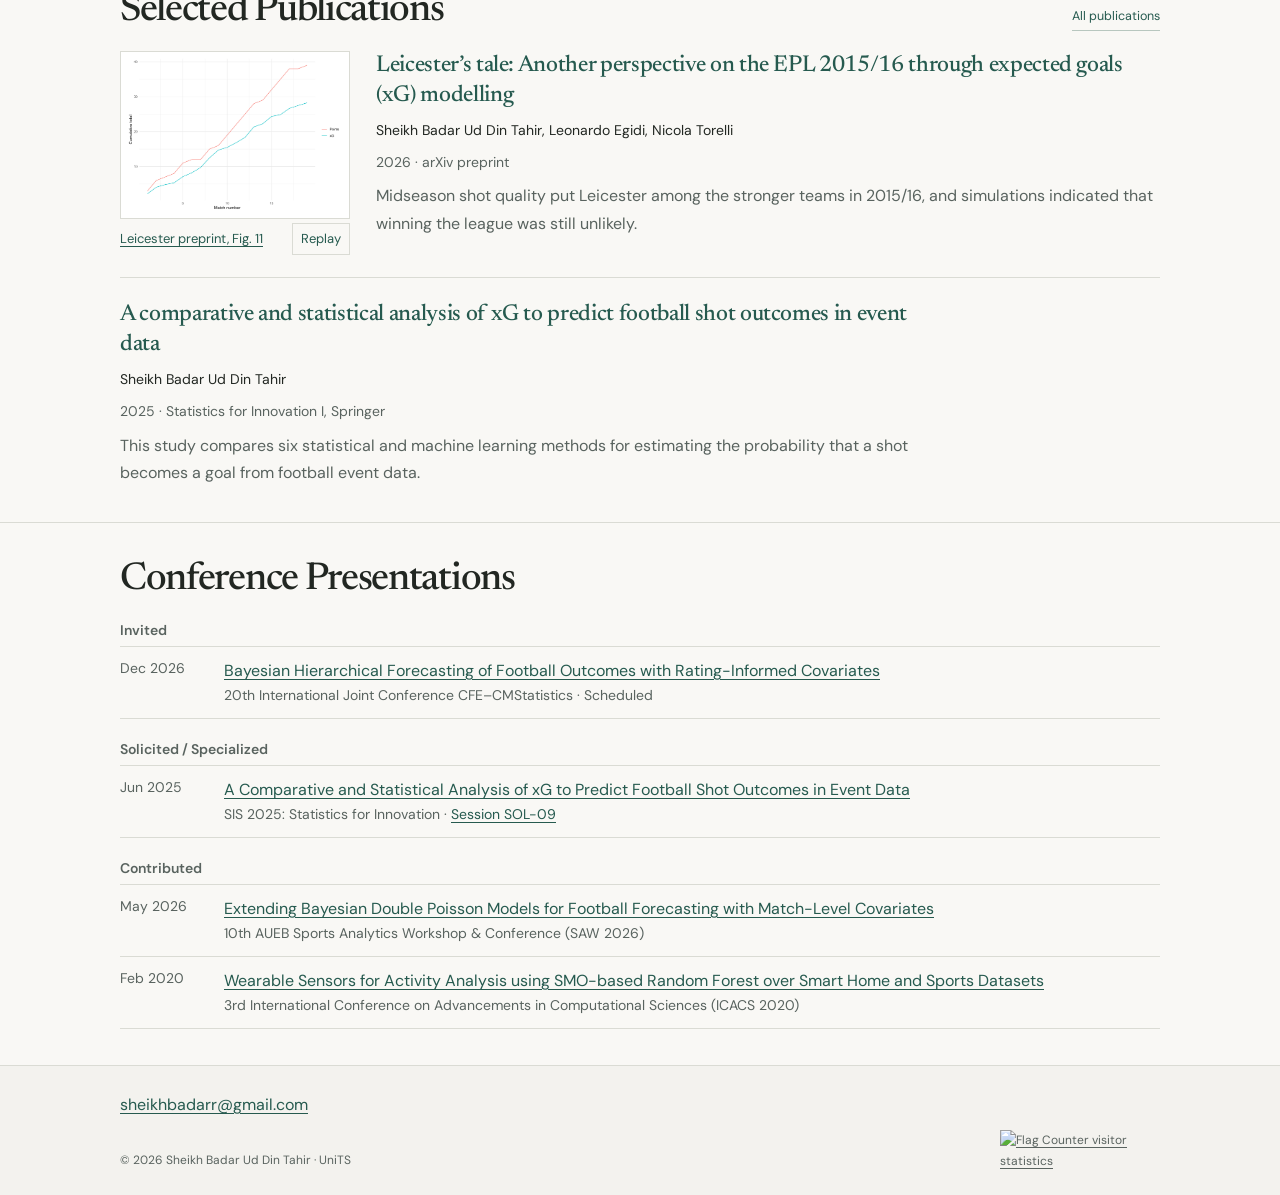
==== commit 503d9534: "Display SMARTsports as plain text" ====
--- a/index.html
+++ b/index.html
@@ -36,7 +36,7 @@
 <section class="section" id="background" aria-labelledby="background-title">
   <div class="wrap">
     <h2 id="background-title">Academic Background</h2>
-    <p>My doctoral research is associated with <a href="https://www.uniud.it/it/ricerca/progetti-e-iniziative/progetti-finanziati/prin-2022/dies/smartsports-statistical-models-and-algorithms-in-sports-applications-in-professional-and-amateur-contexts-with-able-bodied-and-disabled-athletes">SMARTsports</a> (Statistical Models and Algorithms in Sports), a research project funded through Italy’s PRIN 2022 programme. The project combines statistical modelling, machine learning and computational methods to study sports performance, forecast outcomes and support data analysis.</p>
+    <p>My doctoral research is associated with SMARTsports (Statistical Models and Algorithms in Sports), a research project funded through Italy’s PRIN 2022 programme. The project combines statistical modelling, machine learning and computational methods to study sports performance, forecast outcomes and support data analysis.</p>
     <p>Previously, I worked on <a href="research.html#earlier-work">activity recognition with wearable sensors</a>.</p>
     <p>I’ve taught object-oriented programming and data structures at SZABIST University and Capital University of Science and Technology. <a href="https://www.linkedin.com/in/sheikhbadaruddintahir/">Academic experience on LinkedIn</a></p>
   </div>
